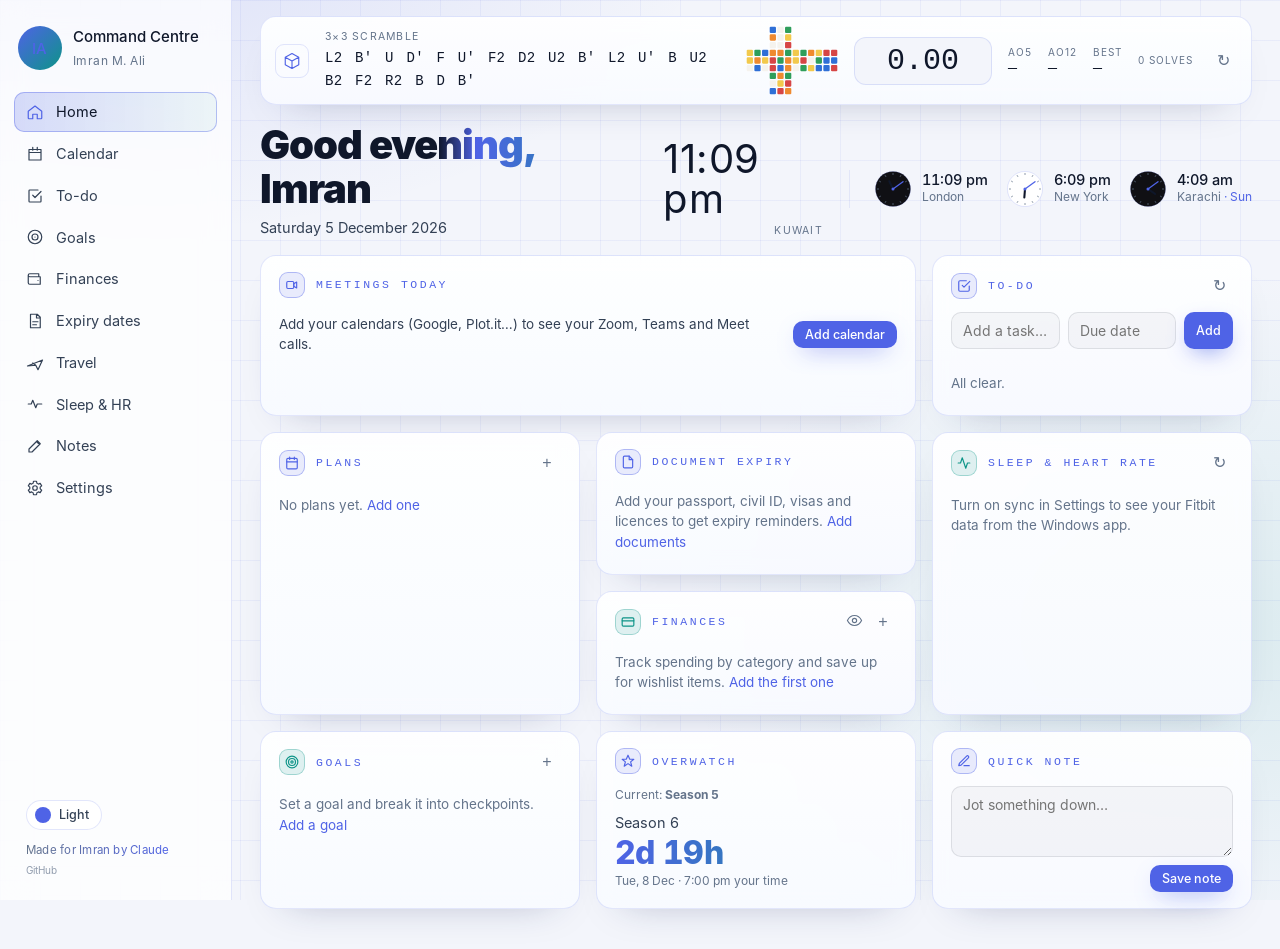
==== index.html @ dea9fc55 "deploy: 461d6f6e4dd4ebbe8c1924567df42c3272963659" ====
<!DOCTYPE html>
<html lang="en">
<head>
  <meta charset="utf-8">
  <meta name="viewport" content="width=device-width, initial-scale=1, viewport-fit=cover">
  <title>Command Centre</title>
  <meta name="description" content="Imran's personal dashboard">
  <meta name="theme-color" content="#060a14" media="(prefers-color-scheme: dark)">
  <meta name="theme-color" content="#f3f5fb" media="(prefers-color-scheme: light)">
  <link rel="icon" href="icons/icon-192.png">
  <script>try{var t=localStorage.getItem("cc-theme");if(t&&t!=="system")document.documentElement.dataset.theme=t;}catch(e){}</script>
  <link rel="manifest" href="manifest.webmanifest">
  <link rel="apple-touch-icon" href="icons/apple-touch-icon.png">
  <meta name="apple-mobile-web-app-capable" content="yes">
  <meta name="mobile-web-app-capable" content="yes">
  <meta name="apple-mobile-web-app-status-bar-style" content="black-translucent">
  <meta name="apple-mobile-web-app-title" content="Command">
  <meta name="format-detection" content="telephone=no">
  <link rel="stylesheet" href="styles.css">
</head>
<body>
  <aside class="sidebar">
    <div class="brand">
      <button class="avatar-btn" id="avatar" title="Change profile picture"><span class="initials">IA</span><span class="edit">Change</span></button>
      <div><b>Command Centre</b><small>Imran M. Ali</small></div>
    </div>
    <nav id="nav"></nav>
    <div class="sidebar-foot">
      <button class="theme-toggle" id="themeToggle" title="Switch dark / light"><span class="t-ico"></span><span class="t-label">Dark</span></button>
      <small class="made">Made for Imran by Claude</small>
      <a class="gh-link" href="https://github.com/01IM/command-centre" target="_blank" rel="noopener">GitHub</a>
    </div>
  </aside>
  <div class="content">
    <div id="cube"></div>
    <main id="main"></main>
  </div>
  <nav id="tabs" class="tabs"></nav>
  <dialog id="modal"></dialog>
  <dialog id="viewer" class="viewer"></dialog>
  <div id="toasts"></div>
  <noscript>This dashboard needs JavaScript.</noscript>
  <script type="module" src="js/app.js"></script>
</body>
</html>
---- styles.css ----
/* Command Centre — quiet, editorial dark theme with a warm ivory light theme. */
:root {
  --bg: #0f0f10;
  --bg-2: #141415;
  --surface: #18181a;
  --surface-2: #1f1f22;
  --line: #2a2a2e;
  --line-soft: #222225;
  --text: #ece8df;
  --text-2: #a8a49b;
  --text-3: #75726b;
  --accent: #c9a96b;          /* champagne */
  --accent-ink: #1a1408;
  --accent-soft: rgba(201, 169, 107, .12);
  --ok: #7fb38d;
  --warn: #d9a54a;
  --bad: #d9705f;
  --info: #7ea6d8;
  --radius: 14px;
  --radius-sm: 9px;
  --shadow: 0 1px 0 rgba(255,255,255,.03) inset, 0 10px 30px -18px rgba(0,0,0,.6);
  --serif: "Iowan Old Style", "Palatino Linotype", Palatino, "Book Antiqua", Georgia, ui-serif, serif;
  --sans: "Segoe UI Variable Text", "Segoe UI", -apple-system, BlinkMacSystemFont, "Inter", system-ui, sans-serif;
  --mono: "Cascadia Mono", "SF Mono", ui-monospace, Consolas, monospace;
  --side: 232px;
  color-scheme: dark;
}
:root[data-theme=light] {
    --bg: #f4f1ea; --bg-2: #efebe2; --surface: #fbfaf6; --surface-2: #f3f0e8; --line: #e2ddd1; --line-soft: #ebe7dd;
    --text: #1c1b18; --text-2: #5d5a52; --text-3: #8c887e; --accent: #9a7a3c; --accent-ink: #fffaf0; --accent-soft: rgba(154,122,60,.1);
    --shadow: 0 1px 2px rgba(40,30,10,.04), 0 12px 30px -20px rgba(40,30,10,.25);
    color-scheme: light;
  }
@media (prefers-color-scheme: light) {
  :root:not([data-theme=dark]) {
    --bg: #f4f1ea; --bg-2: #efebe2; --surface: #fbfaf6; --surface-2: #f3f0e8; --line: #e2ddd1; --line-soft: #ebe7dd;
    --text: #1c1b18; --text-2: #5d5a52; --text-3: #8c887e; --accent: #9a7a3c; --accent-ink: #fffaf0; --accent-soft: rgba(154,122,60,.1);
    --shadow: 0 1px 2px rgba(40,30,10,.04), 0 12px 30px -20px rgba(40,30,10,.25);
    color-scheme: light;
  }
}

* { box-sizing: border-box; }
html { -webkit-text-size-adjust: 100%; }
body {
  margin: 0; background: var(--bg); color: var(--text); font: 14.5px/1.5 var(--sans);
  -webkit-font-smoothing: antialiased; display: flex; min-height: 100vh;
}
a { color: inherit; text-decoration: none; }
h1, h2, h3 { font-family: var(--serif); font-weight: 500; letter-spacing: .005em; margin: 0; }
small { color: var(--text-3); font-size: 12px; }
code { font-family: var(--mono); font-size: 12px; background: var(--surface-2); padding: 2px 6px; border-radius: 6px; word-break: break-all; }
.muted { color: var(--text-2); font-size: 13px; }
.spacer { flex: 1; }
.ico { width: 18px; height: 18px; fill: none; stroke: currentColor; stroke-width: 1.6; stroke-linecap: round; stroke-linejoin: round; flex: none; }

/* ---------- sidebar ---------- */
.sidebar {
  width: var(--side); position: fixed; inset: 0 auto 0 0; padding: 22px 14px; display: flex; flex-direction: column;
  border-right: 1px solid var(--line-soft); background: var(--bg-2);
}
.brand { display: flex; gap: 12px; align-items: center; padding: 4px 10px 22px; }
.avatar-btn {
  width: 44px; height: 44px; border-radius: 50%; flex: none; position: relative; padding: 0; cursor: pointer; overflow: hidden;
  border: 1px solid color-mix(in srgb, var(--accent) 45%, transparent); background: var(--surface) center / cover no-repeat;
  display: grid; place-items: center; transition: transform .2s var(--ease), box-shadow .2s;
}
.avatar-btn:hover { transform: scale(1.04); box-shadow: 0 0 0 3px var(--accent-soft); }
.avatar-btn .initials { font: 500 15px var(--serif); letter-spacing: .06em; color: var(--accent); }
.avatar-btn.has-photo .initials { display: none; }
.avatar-btn .edit { position: absolute; inset: auto 0 0 0; height: 40%; display: grid; place-items: center; font: 600 8.5px var(--sans); letter-spacing: .08em; text-transform: uppercase; color: #fff; background: rgba(0,0,0,.55); opacity: 0; transition: opacity .2s; }
.avatar-btn:hover .edit { opacity: 1; }
.orb-dot-unused { display: inline-block; width: 11px; height: 11px; border-radius: 50%; margin-right: 7px; vertical-align: 0; background: conic-gradient(from 0deg, #ff5f8f, #b85cff, #3d7bff, #29d3ff, #ffb347, #ff5f8f); box-shadow: 0 0 10px rgba(150,100,255,.6); animation: orbspin 6s linear infinite, orbpulse 3s ease-in-out infinite; }
@keyframes orbspin { to { transform: rotate(360deg); } }
@keyframes orbpulse { 50% { box-shadow: 0 0 16px rgba(150,100,255,.9); } }
.brand b { display: block; font-family: var(--serif); font-weight: 500; font-size: 15px; white-space: nowrap; }
.brand { gap: 11px !important; padding-left: 4px !important; }
.brand small { letter-spacing: .04em; }
#nav { display: flex; flex-direction: column; gap: 2px; }
#nav a { display: flex; align-items: center; gap: 12px; padding: 9px 12px; border-radius: 10px; color: var(--text-2); transition: background .15s, color .15s; }
#nav a:hover { background: var(--surface); color: var(--text); }
#nav a.active { background: var(--surface); color: var(--text); box-shadow: inset 2px 0 0 var(--accent); }
#nav a.active .ico { color: var(--accent); }
.sidebar-foot { margin-top: auto; padding: 0 12px; display: flex; flex-direction: column; gap: 12px; align-items: flex-start; }
.theme-toggle { display: inline-flex; align-items: center; gap: 8px; padding: 6px 12px 6px 8px; border-radius: 99px; border: 1px solid var(--line); background: var(--surface); color: var(--text-2); font: 500 12.5px var(--sans); cursor: pointer; transition: all .2s var(--ease); }
.theme-toggle:hover { color: var(--text); border-color: var(--text-3); }
.t-ico { width: 16px; height: 16px; border-radius: 50%; position: relative; background: var(--accent); transition: all .35s var(--ease); }
:root[data-theme=dark] .t-ico { background: transparent; box-shadow: inset -5px -2px 0 0 var(--accent); }
.made { font-size: 11.5px; letter-spacing: .02em; background: linear-gradient(90deg, var(--text-3), var(--accent), var(--text-3)); background-size: 200% 100%; -webkit-background-clip: text; background-clip: text; color: transparent; animation: shine 8s linear infinite; }
@keyframes shine { to { background-position: -200% 0; } }
html { transition: background-color .3s; }
body, .card, .sidebar, .cube-bar { transition: background-color .35s var(--ease), border-color .35s var(--ease), color .35s var(--ease); }

.content { margin-left: var(--side); flex: 1; min-width: 0; padding: 22px 32px 60px; max-width: 1480px; }


/* ---------- cube bar ---------- */
.cube-bar {
  display: grid; grid-template-columns: auto minmax(0, 1fr) auto auto auto auto; align-items: center; gap: 18px;
  padding: 12px 16px; margin-bottom: 26px; background: var(--surface); border: 1px solid var(--line-soft); border-radius: var(--radius); box-shadow: var(--shadow);
}
.cube-bar.collapsed { grid-template-columns: auto 1fr; padding: 8px 12px; }
.cube-bar.collapsed > :not(.cube-toggle):not(.cube-scramble) { display: none; }
.cube-bar.collapsed .cube-scramble code { font-size: 12px; color: var(--text-3); }
.cube-toggle { background: none; border: 1px solid var(--line); color: var(--accent); width: 34px; height: 34px; border-radius: 9px; cursor: pointer; display: grid; place-items: center; }
.cube-toggle svg { width: 18px; height: 18px; fill: none; stroke: currentColor; stroke-width: 1.5; stroke-linejoin: round; }
.cube-scramble { min-width: 0; }
.cube-scramble small { display: block; text-transform: uppercase; letter-spacing: .12em; font-size: 10.5px; margin-bottom: 2px; }
.cube-scramble code { background: none; padding: 0; font-size: 15px; letter-spacing: .02em; color: var(--text); word-spacing: 4px; word-break: normal; }
.cube-net { width: 104px; display: block; }
.cube-timer {
  font: 500 34px/1 var(--mono); font-variant-numeric: tabular-nums; min-width: 150px; padding: 10px 14px; border-radius: 12px;
  background: var(--bg); border: 1px solid var(--line); color: var(--text); cursor: pointer; touch-action: none; user-select: none; -webkit-user-select: none; transition: color .1s, border-color .1s;
}
.cube-timer[data-phase=holding] { color: var(--bad); border-color: var(--bad); }
.cube-timer[data-phase=ready] { color: var(--ok); border-color: var(--ok); }
.cube-timer[data-phase=running] { color: var(--accent); }
.cube-stats { display: flex; gap: 16px; align-items: center; }
.cube-stats div { display: flex; flex-direction: column; }
.cube-stats small { text-transform: uppercase; letter-spacing: .1em; font-size: 10px; }
.cube-stats b { font: 500 15px var(--mono); font-variant-numeric: tabular-nums; }
.cube-stats .last span { display: flex; gap: 4px; margin-top: 2px; }
.cube-stats .last button { font: 11px var(--sans); padding: 2px 7px; border-radius: 6px; border: 1px solid var(--line); background: none; color: var(--text-2); cursor: pointer; }
.cube-stats .last button.on { background: var(--accent-soft); color: var(--accent); border-color: var(--accent); }

/* ---------- headings ---------- */
.hero { display: flex; align-items: flex-end; justify-content: space-between; margin: 4px 0 24px; gap: 16px; }
.hero h1 { font-size: 34px; line-height: 1.1; }
.hero p { margin: 6px 0 0; color: var(--text-2); }
.clock { font: 300 46px/1 var(--serif); font-variant-numeric: tabular-nums; color: var(--text); letter-spacing: .01em; }
.page-head { display: flex; align-items: center; justify-content: space-between; gap: 12px; margin: 4px 0 20px; flex-wrap: wrap; }
.page-head h1 { font-size: 30px; }
.actions { display: flex; gap: 8px; }
h3.sub { font-size: 17px; margin: 22px 0 12px; color: var(--text-2); }

/* ---------- grid + cards ---------- */
.grid { display: grid; grid-template-columns: repeat(auto-fill, minmax(320px, 1fr)); gap: 18px; align-items: start; }
.card { background: var(--surface); border: 1px solid var(--line-soft); border-radius: var(--radius); padding: 18px 20px; box-shadow: var(--shadow); min-width: 0; }
.card > header { display: flex; align-items: center; justify-content: space-between; margin-bottom: 14px; min-height: 26px; }
.card h2 { font-size: 13px; font-family: var(--sans); font-weight: 600; text-transform: uppercase; letter-spacing: .12em; color: var(--text-2); }
.card h2 a:hover { color: var(--accent); }
section.card + section.card { margin-top: 18px; }
.grid section.card + section.card { margin-top: 0; }
.span2 { grid-column: span 2; }
.home-grid { align-items: stretch; }
.quick-add input[type=date] { flex: 0 0 150px; }
.done-list .t { color: var(--text-3); text-decoration: line-through; }
.icon-btn.sm { width: 24px; height: 24px; font-size: 13px; opacity: 0; transition: opacity .15s; }
.tasks li:hover .icon-btn.sm { opacity: 1; }
@media (max-width: 1100px) { .span2 { grid-column: auto; } }
.empty { color: var(--text-3); font-size: 13.5px; padding: 6px 0; }
.hint, .warn { font-size: 12.5px; color: var(--text-3); margin-top: 10px; }
.warn { color: var(--warn); margin: 0 0 10px; }
.more { display: inline-block; margin-top: 10px; font-size: 12.5px; color: var(--text-2); }
.more:hover { color: var(--accent); }

/* ---------- buttons ---------- */
.btn { font: 500 13px var(--sans); padding: 8px 14px; border-radius: 9px; border: 1px solid var(--line); background: var(--surface-2); color: var(--text); cursor: pointer; white-space: nowrap; transition: border-color .15s, background .15s, color .15s; display: inline-flex; align-items: center; gap: 6px; }
.btn:hover { border-color: var(--text-3); }
.btn.primary { background: var(--accent); border-color: var(--accent); color: var(--accent-ink); }
.btn.primary:hover { filter: brightness(1.06); }
.btn.ghost { background: transparent; }
.btn.danger { background: transparent; color: var(--bad); border-color: color-mix(in srgb, var(--bad) 40%, transparent); }
.btn.sm { padding: 5px 11px; font-size: 12.5px; }
.icon-btn { width: 28px; height: 28px; border-radius: 8px; border: 1px solid transparent; background: none; color: var(--text-3); cursor: pointer; font-size: 16px; line-height: 1; }
.icon-btn:hover { color: var(--accent); border-color: var(--line); }
.icon-btn.spin { animation: spin .8s linear infinite; }
@keyframes spin { to { transform: rotate(360deg); } }
.link { background: none; border: 0; padding: 0; color: var(--accent); cursor: pointer; font: inherit; font-size: inherit; }
.link:hover { text-decoration: underline; }

/* ---------- connect ---------- */
.connect { display: flex; align-items: center; justify-content: space-between; gap: 14px; padding: 4px 0; }
.connect p { margin: 0; color: var(--text-2); font-size: 13.5px; }

/* ---------- events ---------- */
.events { list-style: none; margin: 0; padding: 0; }
.events li { display: grid; grid-template-columns: 78px 1fr auto; gap: 14px; align-items: center; padding: 11px 0; border-top: 1px solid var(--line-soft); }
.events li:first-child { border-top: 0; }
.events .when { font: 500 14px var(--mono); font-variant-numeric: tabular-nums; color: var(--text-2); display: flex; flex-direction: column; }
.events .what { min-width: 0; }
.events .what b { font-weight: 500; display: block; overflow: hidden; text-overflow: ellipsis; white-space: nowrap; }
.events .what small { display: flex; gap: 8px; align-items: center; }
.events li.live .when { color: var(--accent); }
.events li.live { background: linear-gradient(90deg, var(--accent-soft), transparent 70%); margin: 0 -20px; padding-left: 20px; padding-right: 20px; }
.events li.plan { cursor: pointer; }
.pill { font-size: 10.5px; text-transform: uppercase; letter-spacing: .08em; padding: 1px 7px; border-radius: 99px; border: 1px solid var(--line); color: var(--text-2); }
.pill.zoom { color: #7ea6d8; border-color: rgba(126,166,216,.35); }
.pill.teams { color: #a49be0; border-color: rgba(164,155,224,.35); }
.pill.meet { color: var(--ok); border-color: rgba(127,179,141,.35); }
.pill.plan { color: var(--accent); border-color: color-mix(in srgb, var(--accent) 35%, transparent); }
.day + .day { margin-top: 18px; }
.day h3 { font-size: 18px; margin-bottom: 4px; }
.day h3 small { font-family: var(--sans); margin-left: 8px; }

/* ---------- tasks ---------- */
.quick-add { display: flex; gap: 8px; margin-bottom: 10px; }
.quick-add input { flex: 1; }
.tasks, .checkpoints { list-style: none; margin: 0; padding: 0; }
.tasks li, .checkpoints li { display: flex; align-items: center; gap: 12px; padding: 8px 0; border-top: 1px solid var(--line-soft); }
.tasks li:first-child, .checkpoints li:first-child { border-top: 0; }
.tasks .t { flex: 1; min-width: 0; }
.star { color: var(--accent); font-weight: 400; }
.check { width: 18px; height: 18px; border-radius: 50%; border: 1.5px solid var(--text-3); background: none; cursor: pointer; flex: none; padding: 0; transition: all .15s; }
.check:hover { border-color: var(--accent); }
.check.on { background: var(--accent); border-color: var(--accent); box-shadow: inset 0 0 0 3px var(--surface); }
.overdue { color: var(--bad); }
.soon { color: var(--warn); }
.checkpoints li.done span { color: var(--text-3); text-decoration: line-through; }
.checkpoints li span { flex: 1; }

/* ---------- prayer ---------- */
.prayer-next { display: flex; justify-content: space-between; align-items: baseline; margin-bottom: 12px; }
.prayer-next span { color: var(--text-2); }
.prayer-next b { color: var(--text); font-weight: 500; }
.prayer-next strong { font: 400 26px var(--serif); font-variant-numeric: tabular-nums; color: var(--accent); }
.prayers { list-style: none; margin: 0 0 10px; padding: 0; display: grid; grid-template-columns: repeat(6, 1fr); gap: 4px; }
.prayers li { display: flex; flex-direction: column; align-items: center; padding: 8px 2px; border-radius: 9px; font-size: 11.5px; color: var(--text-2); }
.prayers li b { font: 500 13.5px var(--mono); color: var(--text); margin-top: 2px; }
.prayers li.past { opacity: .45; }
.prayers li.next { background: var(--accent-soft); color: var(--accent); }
.prayers li.next b { color: var(--accent); }

/* ---------- weather ---------- */


/* ---------- plans / alerts / goals ---------- */
.plans, .alerts, .goals, .seasons, .nights { list-style: none; margin: 0; padding: 0; }
.plans li { display: flex; gap: 12px; align-items: center; padding: 9px 0; border-top: 1px solid var(--line-soft); cursor: pointer; }
.plans li:first-child { border-top: 0; }
.plans li > div { flex: 1; min-width: 0; }
.plans b { font-weight: 500; display: block; }
.plans .rel { white-space: nowrap; }
.dot { display: inline-block; width: 8px; height: 8px; border-radius: 50%; background: var(--text-3); }
.dot.family { background: var(--accent); } .dot.friends { background: var(--ok); } .dot.travel { background: var(--info); } .dot.work { background: #a49be0; }
.alerts li { padding: 9px 0 9px 12px; border-left: 2px solid var(--line); margin-bottom: 6px; }
.alerts li b { font-weight: 500; display: block; }
.alerts li.soon { border-color: var(--warn); } .alerts li.urgent, .alerts li.expired { border-color: var(--bad); }
.alerts li.expired small, .alerts li.urgent small { color: var(--bad); }
.goals li { padding: 8px 0; }
.goals .row, .goal .row { display: flex; justify-content: space-between; align-items: baseline; gap: 8px; }
.goals b { font-weight: 500; }
.goals .row span { font: 12.5px var(--mono); color: var(--accent); }
.bar { height: 4px; background: var(--line); border-radius: 99px; overflow: hidden; margin: 7px 0 5px; }
.bar i { display: block; height: 100%; background: var(--accent); border-radius: 99px; transition: width .4s; }
.goal p { margin: -6px 0 12px; }
.goal.archived { opacity: .55; }
.goal .quick-add { margin-top: 12px; }
.goal .quick-add input[type=date] { flex: 0 0 140px; }

/* ---------- overwatch ---------- */
.ow small { display: block; }
.ow-next { margin-top: 8px; }
.ow-next span { color: var(--text-2); display: block; }
.ow-next strong { font: 400 32px/1.2 var(--serif); color: var(--accent); font-variant-numeric: tabular-nums; display: block; }
.seasons li { padding: 8px 0; border-top: 1px solid var(--line-soft); cursor: pointer; }
.seasons li:first-child { border-top: 0; }
.seasons b { font-weight: 500; display: block; }
.seasons + .btn { margin-top: 10px; }

/* ---------- health ---------- */
.stats { display: grid; grid-template-columns: repeat(2, 1fr); gap: 14px 18px; }
.stats > div { display: flex; flex-direction: column; }
.stats strong { font: 400 26px/1.15 var(--serif); font-variant-numeric: tabular-nums; }
.stats strong em { font: 12px var(--sans); color: var(--text-3); font-style: normal; }
.spark-wrap { margin: 16px 0 8px; }
.spark { width: 100%; height: 60px; display: block; }
.spark path { fill: none; stroke: var(--bad); stroke-width: 1.5; vector-effect: non-scaling-stroke; }
.nights li { display: grid; grid-template-columns: 110px 1fr 70px; gap: 12px; align-items: center; padding: 6px 0; font-size: 13px; }
.nights b { font: 500 13px var(--mono); text-align: right; }
.nights .bar { margin: 0; height: 6px; }
@media (min-width: 900px) { main .stats { grid-template-columns: repeat(4, 1fr); } .grid .stats { grid-template-columns: repeat(2, 1fr); } }

/* ---------- quick note / notes ---------- */
.quick-note { display: flex; flex-direction: column; gap: 8px; align-items: flex-end; }
.quick-note textarea { width: 100%; }
.notes { display: grid; grid-template-columns: repeat(auto-fill, minmax(260px, 1fr)); gap: 14px; margin-top: 18px; }
.note { background: var(--surface); border: 1px solid var(--line-soft); border-radius: var(--radius); padding: 16px 18px; display: flex; flex-direction: column; }
.note.pinned { border-color: color-mix(in srgb, var(--accent) 40%, transparent); }
.note p { margin: 0 0 12px; white-space: normal; flex: 1; }
.note footer { display: flex; justify-content: space-between; align-items: center; font-size: 12px; }

/* ---------- documents ---------- */
.doc-grid { display: grid; grid-template-columns: repeat(auto-fill, minmax(300px, 1fr)); gap: 14px; }
.doc { display: flex; gap: 14px; background: var(--surface); border: 1px solid var(--line-soft); border-radius: var(--radius); padding: 14px; cursor: pointer; transition: border-color .15s; border-left: 3px solid var(--line); }
.doc:hover { border-color: var(--line); }
.doc.ok { border-left-color: var(--ok); } .doc.soon { border-left-color: var(--warn); } .doc.urgent, .doc.expired { border-left-color: var(--bad); }
.doc .thumb { width: 74px; height: 74px; border-radius: 9px; background: var(--surface-2) center/cover; flex: none; display: grid; place-items: center; color: var(--text-3); font-size: 12px; border: 1px solid var(--line-soft); }
.doc .info { display: flex; flex-direction: column; gap: 2px; min-width: 0; }
.doc b { font-weight: 500; }
.doc .exp { font-size: 13px; margin-top: 4px; }
.doc .exp em { font-style: normal; color: var(--text-3); margin-left: 4px; }
.doc.urgent .exp, .doc.expired .exp { color: var(--bad); } .doc.soon .exp { color: var(--warn); }

/* ---------- travel ---------- */
.stat-row { display: grid; grid-template-columns: repeat(4, 1fr); gap: 14px; margin-bottom: 18px; }
.stat { background: var(--surface); border: 1px solid var(--line-soft); border-radius: var(--radius); padding: 16px 18px; }
.stat strong { display: block; font: 400 32px/1.1 var(--serif); color: var(--text); }
.chips { display: flex; flex-wrap: wrap; gap: 8px; margin-top: 12px; }
.chip { border: 1px solid var(--line); border-radius: 99px; padding: 4px 12px; font-size: 13px; color: var(--text-2); }
.chip b { color: var(--accent); font-weight: 500; margin-left: 4px; }
.table { width: 100%; border-collapse: collapse; font-size: 13.5px; }
.table th { text-align: left; font-weight: 600; font-size: 11px; text-transform: uppercase; letter-spacing: .1em; color: var(--text-3); padding: 0 10px 10px 0; border-bottom: 1px solid var(--line); }
.table td { padding: 10px 10px 10px 0; border-bottom: 1px solid var(--line-soft); vertical-align: top; }
.table td:first-child { white-space: nowrap; font-variant-numeric: tabular-nums; color: var(--text-2); }
.table tr { cursor: pointer; }
.table tr:hover td { color: var(--text); background: var(--surface-2); }

/* ---------- forms ---------- */
input, textarea, select {
  font: 14px var(--sans); color: var(--text); background: var(--bg); border: 1px solid var(--line); border-radius: var(--radius-sm); padding: 9px 11px; width: 100%; outline: none; transition: border-color .15s;
}
input:focus, textarea:focus, select:focus { border-color: var(--accent); }
textarea { resize: vertical; }
input[type=checkbox] { width: auto; accent-color: var(--accent); }
.stack { display: flex; flex-direction: column; gap: 12px; }
.stack label > span, .form label > span { display: block; font-size: 12px; color: var(--text-2); margin-bottom: 5px; }
.row { display: flex; align-items: center; gap: 8px; flex-wrap: wrap; }
.row2 { display: grid; grid-template-columns: 1fr 1fr; gap: 10px; }
.toggle { display: flex; gap: 10px; align-items: center; cursor: pointer; }
.toggle span { margin: 0 !important; font-size: 13.5px !important; color: var(--text) !important; }
.badge { font-size: 11.5px; padding: 3px 9px; border-radius: 99px; border: 1px solid var(--line); color: var(--text-3); }
.badge.connected { color: var(--ok); border-color: rgba(127,179,141,.4); }
.badge.reconnect { color: var(--warn); border-color: rgba(217,165,74,.4); }

dialog { border: 1px solid var(--line); background: var(--surface); color: var(--text); border-radius: 18px; padding: 0; width: min(560px, calc(100vw - 24px)); box-shadow: 0 30px 80px -20px rgba(0,0,0,.6); }
dialog::backdrop { background: rgba(8, 8, 9, .55); backdrop-filter: blur(4px); }
.form { padding: 24px; display: grid; grid-template-columns: 1fr 1fr; gap: 14px; }
.form h3 { grid-column: 1 / -1; font-size: 22px; margin-bottom: 4px; }
.form label.wide { grid-column: 1 / -1; }
.form small { display: block; margin-top: 4px; }
.form-actions { grid-column: 1 / -1; display: flex; gap: 8px; margin-top: 6px; }
.viewer { width: auto; max-width: 95vw; padding: 12px; text-align: center; }
.viewer img { max-width: 90vw; max-height: 80vh; display: block; margin: 0 auto 10px; border-radius: 10px; }

/* ---------- toasts ---------- */
#toasts { position: fixed; bottom: 24px; right: 24px; display: flex; flex-direction: column; gap: 8px; z-index: 50; }
.toast { background: var(--surface-2); border: 1px solid var(--line); padding: 10px 16px; border-radius: 10px; font-size: 13px; opacity: 0; transform: translateY(8px); transition: all .25s; box-shadow: var(--shadow); }
.toast.show { opacity: 1; transform: none; }
.toast.ok { border-color: rgba(127,179,141,.4); } .toast.error { border-color: rgba(217,112,95,.5); color: var(--bad); }

/* ---------- more page (mobile) ---------- */
.more-grid { display: grid; grid-template-columns: repeat(2, 1fr); gap: 12px; }
.more-tile { display: flex; flex-direction: column; gap: 10px; align-items: flex-start; }
.more-tile .ico { width: 22px; height: 22px; color: var(--accent); }

/* ---------- mobile ---------- */
.tabs { display: none; }
@media (max-width: 640px) {
  body { display: block; }
  .sidebar { display: none; }
  .content { margin: 0; padding: calc(14px + env(safe-area-inset-top)) 14px calc(90px + env(safe-area-inset-bottom)); }
  .tabs {
    display: grid; grid-template-columns: repeat(5, 1fr); position: fixed; left: 0; right: 0; bottom: 0; z-index: 20;
    background: color-mix(in srgb, var(--bg-2) 88%, transparent); backdrop-filter: blur(16px); -webkit-backdrop-filter: blur(16px);
    border-top: 1px solid var(--line-soft); padding: 6px 4px calc(6px + env(safe-area-inset-bottom));
  }
  .tabs a { display: flex; flex-direction: column; align-items: center; gap: 3px; font-size: 10.5px; color: var(--text-3); padding: 4px 0; }
  .tabs a .ico { width: 21px; height: 21px; }
  .tabs a.active { color: var(--accent); }
  .grid { grid-template-columns: 1fr; gap: 12px; }
  .card { padding: 16px; }
  .hero { margin-bottom: 16px; }
  .hero h1 { font-size: 26px; }
  .clock { font-size: 34px; }
  .page-head h1 { font-size: 26px; }
  .stat-row { grid-template-columns: repeat(2, 1fr); }
  .events li.live { margin: 0 -16px; padding-left: 16px; padding-right: 16px; }
  .table thead { display: none; }
  .table tr { display: grid; grid-template-columns: 1fr auto; padding: 10px 0; border-bottom: 1px solid var(--line-soft); }
  .table td { border: 0; padding: 0; }
  .table td:nth-child(2) { text-align: right; font-weight: 500; }
  .table td:nth-child(3), .table td:nth-child(4) { font-size: 12px; color: var(--text-3); }
  .form { grid-template-columns: 1fr; padding: 20px; }
  #toasts { left: 14px; right: 14px; bottom: calc(80px + env(safe-area-inset-bottom)); }

  .cube-bar { grid-template-columns: 1fr auto; grid-template-areas: "scr toggle" "timer net" "stats stats"; gap: 10px 12px; margin-bottom: 16px; padding: 12px 14px; }
  .cube-toggle { grid-area: toggle; }
  .cube-scramble { grid-area: scr; }
  .cube-scramble code { font-size: 13.5px; word-spacing: 2px; }
  .cube-timer { grid-area: timer; font-size: 30px; min-width: 0; width: 100%; padding: 14px; }
  .cube-net-wrap { grid-area: net; }
  .cube-net { width: 92px; }
  .cube-stats { grid-area: stats; justify-content: space-between; }
  .cube-bar [data-new] { display: none; }
  .cube-bar.collapsed { grid-template-columns: 1fr auto; grid-template-areas: "scr toggle"; }
}
@media (min-width: 641px) and (max-width: 1180px) {
  .cube-net-wrap { display: none; }
  .cube-bar { grid-template-columns: auto minmax(0, 1fr) auto auto auto; }
}


/* =================== motion =================== */
:root { --ease: cubic-bezier(.22, .8, .24, 1); }
#main.enter > * { opacity: 0; transform: translateY(8px); }
#main > * { transition: opacity .45s var(--ease), transform .45s var(--ease); }
#main.enter .grid > *, #main.enter .cal-grid > * { opacity: 0; transform: translateY(10px); }
.grid > *, .cal-layout > * { transition: opacity .5s var(--ease), transform .5s var(--ease), border-color .2s, box-shadow .25s; }
.grid > *:nth-child(2) { transition-delay: .03s; } .grid > *:nth-child(3) { transition-delay: .06s; } .grid > *:nth-child(4) { transition-delay: .09s; }
.grid > *:nth-child(5) { transition-delay: .12s; } .grid > *:nth-child(6) { transition-delay: .15s; } .grid > *:nth-child(7) { transition-delay: .18s; }
.grid > *:nth-child(8) { transition-delay: .21s; } .grid > *:nth-child(9) { transition-delay: .24s; } .grid > *:nth-child(n+10) { transition-delay: .27s; }
.card:hover { border-color: var(--line); }
.btn, .icon-btn, .check, .cal-cell, .doc, .plans li, .tasks li { transition: all .18s var(--ease); }
.btn:active, .icon-btn:active { transform: scale(.96); }
.tasks li { animation: none; }
.check.on { animation: pop .3s var(--ease); }
@keyframes pop { 50% { transform: scale(1.25); } }
#nav a { position: relative; }
#nav a .ico { transition: transform .25s var(--ease), color .2s; }
#nav a:hover .ico { transform: translateX(2px); }
dialog[open] { animation: dlg .28s var(--ease); }
dialog[open]::backdrop { animation: fadein .28s ease; }
@keyframes dlg { from { opacity: 0; transform: translateY(12px) scale(.98); } }
@keyframes fadein { from { opacity: 0; } }
.skeleton { border-radius: 10px; background: linear-gradient(90deg, var(--surface-2) 0%, var(--line-soft) 40%, var(--surface-2) 80%); background-size: 200% 100%; animation: shimmer 1.4s infinite linear; }
@keyframes shimmer { to { background-position: -200% 0; } }
.cube-timer[data-phase=running] { box-shadow: 0 0 0 1px var(--accent), 0 0 30px -10px var(--accent); }
.bar i { transition: width .8s var(--ease); }
@media (prefers-reduced-motion: reduce) { *, *::before, *::after { animation: none !important; transition: none !important; } }

/* =================== clocks =================== */
.clocks { display: flex; align-items: center; gap: 26px; }
.clock-main { display: flex; flex-direction: column; align-items: flex-end; }
.clock-main small { letter-spacing: .12em; text-transform: uppercase; font-size: 10.5px; margin-top: 4px; }
.clock { font: 300 44px/1 var(--serif); }
.world { list-style: none; margin: 0; padding: 0 0 0 24px; display: flex; gap: 18px; border-left: 1px solid var(--line-soft); }
.world li { display: flex; align-items: center; gap: 10px; }
.world b { display: block; font: 500 14.5px var(--sans); font-variant-numeric: tabular-nums; white-space: nowrap; }
.world small { display: block; white-space: nowrap; }
.world em { font-style: normal; color: var(--accent); }
.mini-clock { flex: none; }
.mini-clock .face { fill: var(--surface); stroke: var(--line); }
.mini-clock .tick { stroke: var(--text-3); stroke-width: 1; }
.mini-clock .hand { stroke: var(--text); stroke-linecap: round; transform-origin: 20px 20px; transition: transform .6s var(--ease); }
.mini-clock .hand.h { stroke-width: 2.2; }
.mini-clock .hand.m { stroke-width: 1.4; stroke: var(--accent); }
.mini-clock .pin { fill: var(--accent); }
.world li.night .mini-clock .face { fill: #101014; }
@media (max-width: 1250px) { .hero { flex-direction: column; align-items: flex-start; } .clocks { width: 100%; justify-content: space-between; } }
@media (max-width: 640px) { .clocks { flex-direction: column; align-items: flex-start; gap: 12px; } .clock-main { align-items: flex-start; } .world { border: 0; padding: 0; flex-wrap: wrap; gap: 14px; } }

/* =================== weather =================== */
.weather-card { grid-column: span 2; }
@media (max-width: 1100px) { .weather-card { grid-column: auto; } }
.wx-top { display: flex; justify-content: space-between; gap: 20px; align-items: center; flex-wrap: wrap; }
.wx-now { display: flex; gap: 14px; align-items: center; }
.wx-now strong { font: 300 42px/1 var(--serif); display: block; margin-bottom: 4px; }
.wx-now small, .wx-moon small { display: block; }
.wx-moon { display: flex; gap: 12px; align-items: center; padding: 8px 14px 8px 8px; border: 1px solid var(--line-soft); border-radius: 12px; background: var(--bg); }
.wx-moon b { font-weight: 500; display: block; }
.moon-svg { filter: drop-shadow(0 0 10px rgba(244,239,226,.12)); }
.wx-sunline { display: flex; gap: 18px; margin: 12px 0 4px; }
.wx-week { list-style: none; margin: 10px 0 8px; padding: 0; }
.wx-week li { display: grid; grid-template-columns: 52px 34px 36px 34px 1fr 34px; align-items: center; gap: 8px; padding: 5px 0; border-top: 1px solid var(--line-soft); font-size: 13.5px; }
.wx-week li:first-child { border-top: 0; }
.wx-week span { color: var(--text-2); }
.wx-week em { font-style: normal; color: var(--text-3); text-align: right; }
.wx-week b { font-weight: 500; text-align: right; }
.wx-week .rain, .hours .rain { color: var(--info); font-size: 11.5px; }
.trange { height: 5px; background: var(--line-soft); border-radius: 99px; position: relative; }
.trange i { position: absolute; top: 0; bottom: 0; border-radius: 99px; background: linear-gradient(90deg, #7ea6d8, #f2c14e 60%, #e0874f); }
.src { display: block; text-align: right; }
.hourly { position: relative; }
.hourly-chart { width: 100%; height: 120px; display: block; }
.tline { fill: none; stroke: var(--accent); stroke-width: 2; vector-effect: non-scaling-stroke; }
.hours { list-style: none; margin: 6px 0 0; padding: 0; display: grid; grid-template-columns: repeat(12, 1fr); }
.hours li { display: flex; flex-direction: column; align-items: center; gap: 2px; font-size: 12px; }
.hours b { font-weight: 500; }
.weather-card.big .wx-week li { grid-template-columns: 70px 40px 44px 40px 1fr 40px; font-size: 14.5px; padding: 8px 0; }
@media (max-width: 640px) { .hours { grid-template-columns: repeat(6, 1fr); } .hours li:nth-child(n+7) { display: none; } }

/* animated weather icon parts */
.wx-svg { flex: none; overflow: visible; }
.wx-rays { animation: spin 24s linear infinite; }
.wx-sun circle { animation: glow 4s ease-in-out infinite; }
@keyframes glow { 50% { opacity: .85; } }
.wx-cloud { animation: drift 7s ease-in-out infinite; }
.wx-cloud-back { animation-duration: 9s; animation-direction: reverse; }
@keyframes drift { 50% { transform: translateX(2.5px); } }
.wx-rain line { animation: rain 1s linear infinite; }
@keyframes rain { 0% { opacity: 0; transform: translateY(-4px); } 30% { opacity: 1; } 100% { opacity: 0; transform: translateY(6px); } }
.wx-snow circle { animation: snow 2.2s linear infinite; }
@keyframes snow { 0% { opacity: 0; transform: translateY(-4px); } 30% { opacity: 1; } 100% { opacity: 0; transform: translate(2px, 7px); } }
.wx-bolt { animation: flash 3s infinite; }
@keyframes flash { 0%, 88%, 100% { opacity: 1; } 90%, 94% { opacity: .2; } }
.wx-fog line { animation: drift 4s ease-in-out infinite; }
.wx-moonicon { animation: glow 5s ease-in-out infinite; }

/* =================== month calendar =================== */
.seg { display: inline-flex; }
.seg .btn { border-radius: 0; margin-left: -1px; }
.seg .btn:first-child { border-radius: 9px 0 0 9px; margin: 0; }
.seg .btn:last-child { border-radius: 0 9px 9px 0; }
.cal-layout { display: grid; grid-template-columns: minmax(0, 1fr) 320px; gap: 18px; align-items: start; }
.banner { margin-bottom: 18px; }
.card.cal { padding: 0; overflow: hidden; }
.cal-head { display: grid; grid-template-columns: repeat(7, minmax(0, 1fr)); border-bottom: 1px solid var(--line-soft); }
.cal-head span { padding: 10px 12px; font-size: 11px; text-transform: uppercase; letter-spacing: .12em; color: var(--text-3); }
.cal-grid { display: grid; grid-template-columns: repeat(7, minmax(0, 1fr)); grid-auto-rows: minmax(132px, auto); }
.cal-cell { all: unset; box-sizing: border-box; padding: 8px 8px 6px; border-right: 1px solid var(--line-soft); border-bottom: 1px solid var(--line-soft); cursor: pointer; display: flex; flex-direction: column; gap: 4px; min-width: 0; position: relative; overflow: hidden; }
.cal-cell:nth-child(7n) { border-right: 0; }
.cal-cell:nth-last-child(-n+7) { border-bottom: 0; }
.cal-cell:hover { background: var(--surface-2); }
.cal-cell.out { background: var(--bg-2); }
.cal-cell.out .dnum, .cal-cell.out .chip-ev { opacity: .45; }
.cal-cell.sel { box-shadow: inset 0 0 0 1.5px var(--accent); }
.dnum { font: 500 13px var(--sans); width: 26px; height: 26px; display: grid; place-items: center; border-radius: 50%; color: var(--text-2); }
.cal-cell.today .dnum { background: var(--accent); color: var(--accent-ink); font-weight: 600; }
.cal-chips { display: flex; flex-direction: column; gap: 4px; min-width: 0; width: 100%; }
.chip-ev { display: block; max-width: 100%; font-size: 11.5px; line-height: 1.3; padding: 3px 6px 4px; border-radius: 5px; background: var(--accent-soft); color: var(--text); border-left: 2px solid var(--accent); overflow: hidden; }
.chip-ev i { display: block; font-style: normal; font-size: 10.5px; color: var(--text-3); font-variant-numeric: tabular-nums; white-space: nowrap; overflow: hidden; text-overflow: ellipsis; }
.chip-ev .t { display: -webkit-box; -webkit-line-clamp: 2; -webkit-box-orient: vertical; overflow: hidden; overflow-wrap: anywhere; }
.chip-ev[style] { border-left-color: var(--cal); background: color-mix(in srgb, var(--cal) 14%, transparent); }
.chip-ev.allday { background: var(--cal, var(--accent)); color: #14110a; border-left-color: var(--cal, var(--accent)); }
.chip-ev.allday i { color: inherit; opacity: .7; }
.chip-ev.plan { background: rgba(127,179,141,.1); border-left-color: var(--ok); }
.chip-ev.plan.family { background: var(--accent-soft); border-left-color: var(--accent); }
.chip-ev.plan.travel { background: rgba(126,166,216,.12); border-left-color: var(--info); }
.chip-ev.plan.work { background: rgba(164,155,224,.12); border-left-color: #a49be0; }
.more-ev { font-size: 11px; color: var(--text-3); padding-left: 6px; }
.agenda header { align-items: baseline; }
.agenda h2 { font-family: var(--serif); text-transform: none; letter-spacing: 0; font-size: 20px; font-weight: 500; color: var(--text); }
.agenda .events li { grid-template-columns: 70px 1fr auto; }
@media (max-width: 1180px) { .cal-layout { grid-template-columns: 1fr; } }
@media (max-width: 640px) {
  .cal-grid { grid-auto-rows: 64px; }
  .chip-ev { font-size: 0; padding: 0; height: 5px; border: 0; }
  .chip-ev i, .chip-ev .t { display: none; }
  .cal-chips { flex-direction: row; flex-wrap: wrap; gap: 3px; }
  .more-ev { display: none; }
  .cal-head span { padding: 8px 4px; text-align: center; }
  .dnum { margin: 0 auto; }
}

.prayers li b i { font-style: normal; font-size: 10px; color: var(--text-3); margin-left: 2px; font-family: var(--sans); }
.prayers li.next b i { color: var(--accent); }

.agenda .events .what b { white-space: normal; }

/* =================== files vault =================== */
.people-tabs { display: flex; gap: 8px; flex-wrap: wrap; margin-bottom: 16px; }
.person { display: inline-flex; align-items: center; gap: 8px; padding: 6px 12px 6px 6px; border-radius: 99px; border: 1px solid var(--line); background: var(--surface); color: var(--text-2); font: 500 13px var(--sans); cursor: pointer; transition: all .18s var(--ease); }
.people-tabs.small .person { padding: 5px 12px; }
.person:hover { color: var(--text); border-color: var(--text-3); }
.person.on { color: var(--text); border-color: var(--accent); background: var(--accent-soft); }
.person small { color: var(--text-3); }
.person .avatar { width: 24px; height: 24px; border-radius: 50%; display: grid; place-items: center; background: var(--surface-2); color: var(--accent); font: 600 11.5px var(--sans); }
.person.on .avatar { background: var(--accent); color: var(--accent-ink); }
.person.add { padding: 6px 14px; border-style: dashed; color: var(--text-3); }
.files-layout { display: grid; grid-template-columns: 230px minmax(0, 1fr); gap: 18px; align-items: start; }
.cats { padding: 8px; display: flex; flex-direction: column; gap: 2px; position: sticky; top: 16px; }
.cats button { all: unset; display: flex; justify-content: space-between; align-items: center; padding: 8px 10px; border-radius: 8px; cursor: pointer; color: var(--text-2); font-size: 13.5px; transition: background .15s, color .15s; }
.cats button:hover { background: var(--surface-2); color: var(--text); }
.cats button.on { background: var(--surface-2); color: var(--text); box-shadow: inset 2px 0 0 var(--accent); }
.cats small { font-variant-numeric: tabular-nums; }
.files-main { position: relative; min-height: 360px; }
.files-toolbar { display: flex; align-items: center; gap: 14px; margin-bottom: 14px; }
.files-toolbar input { max-width: 340px; }
.file-grid { display: grid; grid-template-columns: repeat(auto-fill, minmax(220px, 1fr)); gap: 12px; }
.file { display: flex; flex-direction: column; border: 1px solid var(--line-soft); border-radius: 12px; overflow: hidden; background: var(--bg); transition: border-color .18s, transform .18s var(--ease), box-shadow .18s; cursor: default; position: relative; }
.file:hover { border-color: var(--line); transform: translateY(-2px); box-shadow: 0 12px 24px -16px rgba(0,0,0,.6); }
.file-thumb { height: 120px; background: var(--surface-2) center / cover no-repeat; display: grid; place-items: center; color: var(--text-3); font: 600 15px var(--sans); letter-spacing: .1em; }
.file-thumb.pdf span { color: #d9705f; } .file-thumb.doc span { color: #7ea6d8; } .file-thumb.xls span { color: #7fb38d; }
.file-thumb.has-img span { display: none; }
.file-info { padding: 10px 12px 12px; min-width: 0; }
.file-info b { display: block; font-weight: 500; font-size: 13.5px; white-space: nowrap; overflow: hidden; text-overflow: ellipsis; }
.file-info small { display: block; white-space: nowrap; overflow: hidden; text-overflow: ellipsis; }
.file-actions { position: absolute; top: 8px; right: 8px; display: flex; gap: 4px; opacity: 0; transform: translateY(-4px); transition: all .18s var(--ease); }
.file:hover .file-actions { opacity: 1; transform: none; }
.file-actions .icon-btn { background: color-mix(in srgb, var(--surface) 92%, transparent); border-color: var(--line); color: var(--text); backdrop-filter: blur(6px); }
.icon-btn.danger:hover, .icon-btn.armed { color: var(--bad); border-color: var(--bad); }
.drop-empty { display: flex; flex-direction: column; align-items: center; justify-content: center; text-align: center; gap: 6px; min-height: 280px; border: 1.5px dashed var(--line); border-radius: 12px; color: var(--text-2); }
.drop-empty p { margin: 0; }
.ico.big { width: 34px; height: 34px; color: var(--accent); }
.drop-overlay { position: absolute; inset: 0; border-radius: var(--radius); border: 2px dashed var(--accent); background: color-mix(in srgb, var(--surface) 85%, transparent); display: grid; place-items: center; opacity: 0; pointer-events: none; transition: opacity .15s; }
.drop-overlay span { font: 500 15px var(--sans); color: var(--accent); }
.files-main.dragging .drop-overlay { opacity: 1; }
.vault-path { margin-top: 14px; }
.who { font-style: normal; font-size: 11px; color: var(--accent); border: 1px solid color-mix(in srgb, var(--accent) 40%, transparent); border-radius: 99px; padding: 0 6px; margin-left: 4px; }
@media (max-width: 900px) { .files-layout { grid-template-columns: 1fr; } .cats { position: static; flex-direction: row; flex-wrap: wrap; } .file-actions { opacity: 1; transform: none; } }

/* =================== flights =================== */
.tabs-seg .btn.on { background: var(--surface-2); border-color: var(--text-3); color: var(--text); }
.rank { list-style: none; margin: 0; padding: 0; }
.rank li { display: grid; grid-template-columns: minmax(0, 1.4fr) 1fr 32px; gap: 10px; align-items: center; padding: 6px 0; font-size: 13px; }
.rank li span { white-space: nowrap; overflow: hidden; text-overflow: ellipsis; color: var(--text-2); }
.rank .bar { margin: 0; height: 5px; }
.rank b { font-weight: 500; text-align: right; font-variant-numeric: tabular-nums; }
.longest strong { display: block; font: 400 30px/1.2 var(--serif); color: var(--accent); }
.longest small { display: block; margin-top: 4px; }
.unit { font: 14px var(--sans); color: var(--text-3); font-style: normal; margin-left: 2px; }
.table.flights td small.route-cities { display: block; color: var(--text-3); }
.table.flights tr { cursor: default; }

/* =================== HP Victus 15 (1920×1080 @125% → 1536×864) and similar laptop screens =================== */
@media (min-width: 1200px) and (max-height: 920px) {
  .content { padding: 16px 28px 40px; }
  .cube-bar { padding: 9px 14px; margin-bottom: 18px; gap: 16px; }
  .cube-scramble code { font-size: 14px; }
  .cube-timer { font-size: 30px; padding: 8px 12px; min-width: 138px; }
  .cube-net { width: 92px; }
  .hero { margin: 0 0 16px; }
  .hero h1 { font-size: 30px; }
  .clock { font-size: 40px; }
  .grid { gap: 16px; }
  .card { padding: 16px 18px; }
  .card > header { margin-bottom: 10px; }
  .events li { padding: 9px 0; }
  .wx-week li { padding: 4px 0; }
  .page-head { margin-bottom: 16px; }
  .cal-grid { grid-auto-rows: minmax(116px, auto); }
}
.quick-add input[type=date] { flex: 0 0 132px; padding-left: 8px; padding-right: 6px; font-size: 12.5px; color: var(--text-2); }

/* calendars list + legend */
.cal-list { list-style: none; margin: 0 0 12px; padding: 0; }
.cal-list li { display: flex; align-items: center; gap: 12px; padding: 8px 0; border-top: 1px solid var(--line-soft); }
.cal-list li:first-child { border-top: 0; }
.cal-list li > i, .cal-dot, .legend i { width: 10px; height: 10px; border-radius: 3px; flex: none; display: inline-block; }
.cal-dot { width: 8px; height: 8px; border-radius: 50%; }
.cal-list li div { flex: 1; min-width: 0; }
.cal-list b { font-weight: 500; display: block; }
.cal-list small { display: block; overflow: hidden; text-overflow: ellipsis; white-space: nowrap; }
.howto { margin-top: 12px; font-size: 13px; color: var(--text-2); }
.howto summary { cursor: pointer; color: var(--accent); }
.howto p { margin: 8px 0 0; }
.cal-legend { display: flex; gap: 8px; flex-wrap: wrap; margin: -6px 0 14px; }
.legend { display: inline-flex; align-items: center; gap: 7px; padding: 4px 11px; border-radius: 99px; border: 1px solid var(--line); background: var(--surface); color: var(--text-2); font: 500 12.5px var(--sans); cursor: pointer; transition: all .18s var(--ease); }
.legend.off { opacity: .45; text-decoration: line-through; }
.legend.plans { cursor: default; } .legend.plans i { background: var(--ok); }

.doc .thumb { position: relative; cursor: pointer; }
.doc .thumb .count { position: absolute; right: 4px; bottom: 4px; font: 600 10px var(--sans); font-style: normal; background: rgba(0,0,0,.6); color: #fff; padding: 1px 5px; border-radius: 99px; }
.exp-badge { position: absolute; left: 8px; top: 8px; font: 600 10.5px var(--sans); padding: 2px 8px; border-radius: 99px; background: rgba(0,0,0,.6); color: #fff; backdrop-filter: blur(4px); }
.exp-badge.warn { background: rgba(217,165,74,.9); color: #1a1408; } .exp-badge.bad { background: rgba(217,112,95,.92); }


/* =================== iPad (10th gen: 820×1180 portrait, 1180×820 landscape) — icon rail =================== */
@media (min-width: 641px) and (max-width: 1100px) {
  :root { --side: 76px; }
  .sidebar { width: var(--side); padding: calc(18px + env(safe-area-inset-top)) 10px 18px; align-items: center; }
  .brand { padding: 0 0 18px !important; justify-content: center; }
  .brand > div, #nav a span, .sidebar-foot .made, .theme-toggle .t-label { display: none; }
  #nav a { justify-content: center; padding: 12px; }
  #nav a .ico { width: 21px; height: 21px; }
  #nav a.active { box-shadow: inset 0 0 0 1px var(--line); }
  .sidebar-foot { align-items: center; padding: 0; }
  .theme-toggle { padding: 8px; }
  .content { padding: calc(18px + env(safe-area-inset-top)) 22px calc(30px + env(safe-area-inset-bottom)); }
  .grid { grid-template-columns: repeat(2, minmax(0, 1fr)); }
  .weather-card, .span2 { grid-column: span 2; }
  .hero { flex-direction: column; align-items: flex-start; }
  .clocks { width: 100%; justify-content: space-between; }
  .cal-grid { grid-auto-rows: minmax(104px, auto); }
  .chip-ev { font-size: 11px; }
  .cube-timer { font-size: 30px; min-width: 130px; }
  .files-layout { grid-template-columns: 200px minmax(0, 1fr); }
  .stat-row { grid-template-columns: repeat(4, 1fr); }
}
@media (min-width: 641px) and (max-width: 900px) {
  .files-layout { grid-template-columns: 1fr; }
  .cats { position: static; flex-direction: row; flex-wrap: wrap; }
  .world { gap: 12px; }
}

/* =================== iPhone 16 Pro (402×874) =================== */
@media (max-width: 640px) {
  .content { padding-left: max(14px, env(safe-area-inset-left)); padding-right: max(14px, env(safe-area-inset-right)); }
  .page-head { gap: 10px; }
  .page-head .actions { flex-wrap: wrap; }
  .hero h1 { font-size: 25px; }
  .world li { min-width: 0; }
  .world .mini-clock { width: 32px; height: 32px; }
  .cube-bar .cube-stats .last span { display: none; }
  .cube-timer { font-size: 34px; padding: 16px; }
  .wx-top { flex-direction: column; align-items: stretch; }
  .wx-week li { grid-template-columns: 46px 30px 34px 30px 1fr 30px; gap: 6px; font-size: 13px; }
  .prayers li { font-size: 10.5px; padding: 6px 0; }
  .prayers li b { font-size: 12px; }
  .prayers li b i { display: block; margin: 0; }
  .agenda { margin-top: 0; }
  .file-grid { grid-template-columns: repeat(2, minmax(0, 1fr)); gap: 10px; }
  .file-thumb { height: 96px; }
  .doc-grid, .notes { grid-template-columns: 1fr; }
  .stat strong { font-size: 26px; }
  dialog { width: calc(100vw - 16px); max-height: calc(100vh - 40px - env(safe-area-inset-top)); overflow: auto; }
  .quick-add input[type=date] { flex: 0 0 120px; }
  .tabs a { font-size: 10px; }
  .sidebar-foot { display: none; }
}
/* touch devices: no hover-only controls */
@media (hover: none) {
  .file-actions { opacity: 1; transform: none; }
  .tasks li .icon-btn.sm { opacity: 1; }
  .card:hover, .file:hover { transform: none; }
}
/* PWA standalone on iOS: room for the status bar / Dynamic Island */
@media (display-mode: standalone) and (max-width: 640px) {
  .content { padding-top: calc(8px + env(safe-area-inset-top)); }
}

.badge.bad { color: var(--bad); border-color: rgba(217,112,95,.5); }
.made-m { text-align: center; margin-top: 22px; }
#syncStatus small { margin-left: 6px; }
@media (max-width: 640px) {
  .world { display: grid; grid-template-columns: repeat(3, minmax(0, 1fr)); gap: 8px; width: 100%; }
  .world li { gap: 6px; }
  .world .mini-clock { width: 26px; height: 26px; }
  .world b { font-size: 13px; }
  .world small { font-size: 11px; }
  .clock { font-size: 38px; }
}
@media (max-width: 640px) {
  .cal-chips .chip-ev { width: 7px; height: 7px; border-radius: 50%; flex: none; background: var(--cal, var(--accent)); }
  .cal-chips .chip-ev.plan { background: var(--ok); } .cal-chips .chip-ev.plan.family { background: var(--accent); } .cal-chips .chip-ev.plan.travel { background: var(--info); }
  .cal-cell { padding: 6px 4px; align-items: center; }
  .cal-chips { justify-content: center; }
}
/* the cube timer isn't part of the phone version */
body[data-device=phone] #cube { display: none; }

/* iPhone / iPad: fade only — moving layers make Safari render text blurry */
@media (hover: none), (max-width: 1100px) and (pointer: coarse) {
  #main > *, .grid > *, .cal-layout > *, .card, .tasks li, .file, .cal-cell { transition: opacity .3s ease !important; transform: none !important; will-change: auto !important; }
  #main.enter > *, #main.enter .grid > *, #main.enter .cal-grid > * { transform: none !important; }
  .tabs { -webkit-backdrop-filter: none; backdrop-filter: none; background: var(--bg-2); }
  .file-actions .icon-btn, .exp-badge { -webkit-backdrop-filter: none; backdrop-filter: none; }
  body { -webkit-text-size-adjust: 100%; text-rendering: optimizeLegibility; }
}
/* iOS draws a blur under the status bar: start the page below that zone */
@media (max-width: 640px) {
  .content { padding-top: calc(env(safe-area-inset-top) + 34px) !important; }
}
@media (display-mode: standalone) and (min-width: 641px) and (max-width: 1366px) {
  .content { padding-top: calc(env(safe-area-inset-top) + 28px) !important; }
  .sidebar { padding-top: calc(env(safe-area-inset-top) + 28px) !important; }
}

.nights li { grid-template-columns: 110px 1fr 70px; }
.nights .nap-note { grid-column: 2 / -1; margin-top: -2px; }

/* =================== budget =================== */
.card-actions { display: inline-flex; gap: 2px; }
.icon-btn.eye .ico { width: 17px; height: 17px; }
.masked { letter-spacing: .12em; color: var(--text-3); }
.alerts.tight li { padding: 6px 0 6px 10px; margin-bottom: 4px; }
.alerts.tight li b { font-size: 13.5px; }
.card.compact > header { margin-bottom: 8px; }
.bud-total { display: flex; justify-content: space-between; align-items: baseline; margin-bottom: 6px; }
.bud-total strong { font: 400 24px var(--serif); font-variant-numeric: tabular-nums; }
.bud-cats, .bud-wish, .bud-items { list-style: none; margin: 0; padding: 0; }
.bud-cats li { display: flex; justify-content: space-between; padding: 5px 0; border-top: 1px solid var(--line-soft); font-size: 13.5px; }
.bud-cats li span { color: var(--text-2); }
.bud-cats b, .bud-items span, .bud-items .row span { font-weight: 500; font-variant-numeric: tabular-nums; white-space: nowrap; }
.bud-wish { margin-top: 10px; }
.bud-wish li { padding: 4px 0; }
.bud-wish .row { display: flex; justify-content: space-between; gap: 8px; font-size: 13px; }
.bud-wish .bar, .bud-items .bar { margin: 5px 0 3px; }
.bud-stats .stat strong { font-size: 26px; font-variant-numeric: tabular-nums; }
.bud-stats .stat.cur { display: flex; flex-direction: column; gap: 6px; justify-content: center; }
.bud-stats select { width: auto; padding: 6px 10px; }
.bud-cat-total { display: flex; justify-content: space-between; align-items: baseline; margin: -4px 0 10px; }
.bud-cat-total strong { font: 400 26px var(--serif); color: var(--accent); font-variant-numeric: tabular-nums; }
.bud-items li { display: flex; justify-content: space-between; gap: 12px; align-items: center; padding: 9px 0; border-top: 1px solid var(--line-soft); cursor: pointer; }
.bud-items li:first-child { border-top: 0; }
.bud-items li > div { min-width: 0; }
.bud-items li b { font-weight: 500; display: block; }
.bud-items li small { display: block; }
.bud-items li.wish { display: block; }
.bud-items li.wish .row { display: flex; justify-content: space-between; align-items: center; gap: 10px; }
.bud-grid { margin-top: 4px; }

.card-stack { display: flex; flex-direction: column; gap: 16px; min-width: 0; }
.card-stack > .card { margin: 0 !important; }
.card-stack > .card:last-child { flex: 1; }
.cal-list small.cal-ok { color: var(--ok); }
.cal-list small.cal-bad { color: var(--bad); white-space: normal; }

.diag { padding: 20px; text-align: left; width: min(860px, 92vw); }
.diag h3 { margin-bottom: 10px; }
.diag pre { white-space: pre-wrap; word-break: break-all; font: 12px/1.5 var(--mono); background: var(--bg); border: 1px solid var(--line); border-radius: 10px; padding: 12px; max-height: 60vh; overflow: auto; color: var(--text-2); }
.viewer:has(.diag) { width: auto; }

/* Settings: cards flow in columns so there are no gaps between cards of different heights */
.settings-cols { columns: 3 340px; column-gap: 18px; }
.settings-cols > .card { break-inside: avoid; display: inline-block; width: 100%; margin: 0 0 18px !important; }
@media (max-width: 640px) { .settings-cols { columns: 1; } }

.gh-link { font-size: 10px; color: var(--text-3); text-decoration: none; opacity: .7; margin-top: -8px; transition: opacity .2s, color .2s; }
.gh-link:hover { opacity: 1; color: var(--accent); text-decoration: underline; }
.made-m .gh-link { display: inline-block; margin-top: 4px; }
@media (max-width: 1100px) and (min-width: 641px) { .sidebar-foot .gh-link { display: none; } }

/* =================== Home layout: masonry grid + edit mode =================== */
.home-grid.masonry { grid-auto-rows: 8px; row-gap: 0; column-gap: 16px; align-items: start; grid-auto-flow: row dense; position: relative; }
.home-grid.masonry > .card { margin: 0; position: relative; }
.home-grid > .card.fixed-h { overflow: auto; scrollbar-width: thin; }
.hero-avatar { display: none; }

.home-grid.editing > .card { cursor: grab; user-select: none; -webkit-user-select: none; outline: 1.5px dashed color-mix(in srgb, var(--accent) 55%, transparent); outline-offset: -1.5px; animation: w-breathe 2.4s ease-in-out infinite; }
.home-grid.editing > .card > *:not(.w-tool) { pointer-events: none; }
.home-grid.editing > .card:hover { box-shadow: 0 0 0 3px var(--accent-soft), var(--shadow); }
.home-grid.editing > .card.dragging { cursor: grabbing; z-index: 30; animation: none; outline-style: solid; box-shadow: 0 24px 60px rgba(0,0,0,.45), 0 0 0 1.5px var(--accent); opacity: .97; transition: box-shadow .2s, opacity .2s; }
.home-grid.editing > .card.dropping { z-index: 30; transition: transform .3s cubic-bezier(.2,.8,.2,1), box-shadow .3s; }
.home-grid.editing > .card.resizing { z-index: 20; animation: none; outline-style: solid; transition: height .08s linear; }
.home-grid.is-dragging > .card:not(.dragging) { transition: transform .32s cubic-bezier(.2,.8,.2,1); }
@keyframes w-breathe { 50% { outline-color: color-mix(in srgb, var(--accent) 25%, transparent); } }
.w-tool { position: absolute; z-index: 2; }
.w-grip { top: 10px; right: 10px; width: 32px; height: 32px; border-radius: 9px; display: grid; place-items: center; background: var(--surface-2, rgba(127,127,127,.12)); border: 1px solid var(--line); color: var(--text-2); cursor: grab; touch-action: none; transition: background .2s, color .2s; }
.w-grip svg { width: 16px; height: 16px; fill: currentColor; }
.w-grip:hover { color: var(--accent); }
.w-resize { right: 3px; bottom: 3px; width: 22px; height: 22px; cursor: nwse-resize; touch-action: none; border-radius: 0 0 var(--radius) 0; }
.w-resize::after { content: ''; position: absolute; right: 5px; bottom: 5px; width: 10px; height: 10px; border-right: 2px solid var(--accent); border-bottom: 2px solid var(--accent); border-radius: 0 0 3px 0; opacity: .8; transition: transform .15s; }
.w-resize:hover::after { transform: scale(1.25); opacity: 1; }
.layout-bar { position: fixed; left: 50%; bottom: calc(22px + env(safe-area-inset-bottom)); z-index: 60; display: flex; align-items: center; gap: 10px; padding: 9px 10px 9px 18px; border-radius: 14px; background: color-mix(in srgb, var(--surface) 88%, transparent); backdrop-filter: blur(14px); -webkit-backdrop-filter: blur(14px); border: 1px solid var(--line); box-shadow: 0 18px 50px rgba(0,0,0,.35); font-size: 13px; color: var(--text-2); transform: translate(-50%, 30px); opacity: 0; transition: transform .28s cubic-bezier(.2,.8,.2,1), opacity .28s; }
.layout-bar.in { transform: translate(-50%, 0); opacity: 1; }
@media (max-width: 640px) {
  .hero { position: relative; }
  .hero-avatar { display: grid; position: absolute; top: 2px; right: 0; width: 46px; height: 46px; }
  .hero > div:first-of-type { padding-right: 56px; }
  .layout-bar { bottom: calc(78px + env(safe-area-inset-bottom)); width: calc(100vw - 24px); padding-left: 14px; font-size: 12px; }
  .layout-bar span { flex: 1; }
}
@media (prefers-reduced-motion: reduce) { .home-grid.editing > .card { animation: none; } }

/* Recurring to-dos */
.quick-add[data-form=todo] { flex-wrap: wrap; }
.repeat-opt { flex-basis: 100%; display: inline-flex; align-items: center; gap: 8px; font-size: 12px; color: var(--text-3); cursor: pointer; user-select: none; margin-top: -2px; width: fit-content; }
.repeat-opt input { appearance: none; -webkit-appearance: none; width: 15px; height: 15px; margin: 0; border-radius: 4px; border: 1.5px solid var(--text-3); display: grid; place-items: center; cursor: pointer; transition: all .18s var(--ease); flex: none; }
.repeat-opt input:checked { background: var(--accent); border-color: var(--accent); }
.repeat-opt input:checked::after { content: ''; width: 4px; height: 8px; border: solid var(--bg, #111); border-width: 0 2px 2px 0; transform: translateY(-1px) rotate(45deg); }
.repeat-opt:has(input:checked) { color: var(--accent); }
.repeat-opt:hover { color: var(--text-2); }
.tasks small.repeat-tag { color: var(--accent); opacity: .85; white-space: nowrap; }
.tasks li.done-today .t { text-decoration: line-through; text-decoration-color: var(--text-3); color: var(--text-3); }
.tasks li.done-today, .tasks li.off-day { opacity: .6; }
.tasks li.off-day .check { cursor: default; border-style: dashed; }
.tasks li.off-day .check:hover { border-color: var(--text-3); }
.quick-add .repeat-opt input[type=checkbox] { flex: none; width: 15px; height: 15px; min-height: 0; padding: 0; background: none; box-shadow: none; }
.quick-add .repeat-opt input[type=checkbox]:checked { background: var(--accent); }
/* Only reveal the repeat option while a task is being typed */
.quick-add .repeat-opt { max-height: 0; opacity: 0; margin-top: -8px; overflow: hidden; pointer-events: none; transition: max-height .25s var(--ease), opacity .2s var(--ease), margin-top .25s var(--ease); }
.quick-add:focus-within .repeat-opt,
.quick-add:has(input[name=title]:not(:placeholder-shown)) .repeat-opt,
.quick-add:has(.repeat-opt input:checked) .repeat-opt { max-height: 24px; opacity: 1; margin-top: 0; pointer-events: auto; }

/* Holidays in the calendar */
.chip-ev.holiday { background: color-mix(in srgb, var(--cal) 18%, transparent); border-left: 2px solid var(--cal); color: var(--text); }
.chip-ev.holiday i { color: var(--cal); font-style: normal; font-weight: 600; letter-spacing: .04em; text-transform: uppercase; font-size: 9px; }
.pill.holiday { background: color-mix(in srgb, #3fae7a 20%, transparent); color: #3fae7a; }
.card.holidays { margin-top: 18px; }
.hol-note { font-size: 12.5px; margin: 0 0 12px; max-width: 900px; line-height: 1.5; }
.hol-year { border-top: 1px solid var(--line-soft); }
.hol-year summary { cursor: pointer; padding: 12px 2px; font-family: var(--serif, inherit); font-size: 18px; display: flex; align-items: baseline; gap: 12px; list-style: none; user-select: none; }
.hol-year summary::-webkit-details-marker { display: none; }
.hol-year summary::before { content: '›'; color: var(--text-3); transition: transform .2s var(--ease); display: inline-block; }
.hol-year[open] summary::before { transform: rotate(90deg); }
.hol-year summary small { font-family: var(--sans, inherit); font-size: 12px; color: var(--text-3); }
.hol-list { list-style: none; margin: 0 0 12px; padding: 0; display: grid; grid-template-columns: repeat(auto-fill, minmax(380px, 1fr)); column-gap: 28px; }
.hol-list li { display: flex; align-items: center; gap: 10px; padding: 7px 2px; border-top: 1px solid var(--line-soft); font-size: 13.5px; min-width: 0; }
.hol-list li .d { flex: 0 0 96px; color: var(--text-2); font-variant-numeric: tabular-nums; }
.hol-list li b { font-weight: 500; flex: 1; min-width: 0; overflow: hidden; text-overflow: ellipsis; white-space: nowrap; }
.hol-list li.obs b { color: var(--text-2); }
.pill.obs { background: rgba(127,127,127,.14); color: var(--text-3); }
.hol-list .shifted { color: var(--accent); white-space: nowrap; }
.hol-adj { display: inline-flex; gap: 2px; opacity: .45; transition: opacity .2s; }
.hol-list li:hover .hol-adj { opacity: 1; }
@media (max-width: 640px) { .hol-list { grid-template-columns: 1fr; } .hol-list li .d { flex-basis: 84px; } .hol-adj { opacity: 1; } .hol-list li { flex-wrap: wrap; } }
.hol-list { grid-template-columns: repeat(auto-fill, minmax(430px, 1fr)); }
.hol-list li b { min-width: 110px; }
.hol-adj { opacity: .7; }
/* Holidays table */
.hol-table { margin: 0 0 14px; border: 1px solid var(--line-soft); border-radius: 12px; overflow: hidden; }
.hol-row { display: grid; grid-template-columns: 130px 130px minmax(160px, 1fr) 130px 80px 70px; align-items: center; gap: 12px; padding: 9px 16px; font-size: 13.5px; border-top: 1px solid var(--line-soft); }
.hol-row:first-child { border-top: 0; }
.hol-row.head { font-size: 10.5px; letter-spacing: .1em; text-transform: uppercase; color: var(--text-3); background: rgba(127,127,127,.06); padding-top: 8px; padding-bottom: 8px; }
.hol-row .d { font-variant-numeric: tabular-nums; color: var(--text); font-weight: 500; }
.hol-row .wd, .hol-row .len { color: var(--text-3); }
.hol-row b { font-weight: 500; min-width: 0; }
.hol-row.obs b, .hol-row.obs .d { color: var(--text-2); font-weight: 400; }
.hol-row .shifted { margin-left: 10px; color: var(--accent); font-weight: 400; }
.hol-row .hol-adj { opacity: .75; justify-content: flex-end; }
.hol-row:not(.head):hover { background: rgba(127,127,127,.05); }
@media (max-width: 900px) {
  .hol-row { grid-template-columns: 92px minmax(0, 1fr) auto; gap: 8px; padding: 9px 12px; }
  .hol-row.head, .hol-row .wd, .hol-row .len { display: none; }
  .hol-row > span:nth-child(4) { display: none; }
  .hol-row.obs b::after { content: ' · Islamic date'; color: var(--text-3); font-size: 11px; }
}
.hol-adj .icon-btn.sm { opacity: 1; width: 26px; height: 26px; border: 1px solid var(--line); border-radius: 7px; font-size: 15px; color: var(--text-2); }
.hol-adj .icon-btn.sm:hover { color: var(--accent); border-color: var(--accent); }
.hol-row .hol-adj { display: flex; gap: 4px; opacity: 1; }

/* =================== "Luxe" theme (option D): black & gold frames, serif titles, colour icon badges =================== */
:root {
  --bg: #09090a; --bg-2: #0c0c0d; --surface: #131314; --surface-2: #1a1a1c;
  --frame: rgba(201,169,107,.16); --hair: rgba(227,200,141,.75); --title: #efe6d2; --gold: #e9d3a1;
  --card-bg: linear-gradient(180deg, #151516, #101011); --btn-gold: linear-gradient(180deg, #e9d3a1, #c19a5b);
  --page-glow: radial-gradient(1200px 500px at 50% -20%, rgba(201,169,107,.09), transparent 60%);
  --radius: 10px; --radius-sm: 6px;
  --shadow: 0 0 0 1px rgba(0,0,0,.6), 0 30px 60px -40px #000;
}
:root[data-theme=light] {
  --frame: rgba(154,122,60,.24); --hair: rgba(154,122,60,.55); --title: #2a2620; --gold: #8a6a2c;
  --card-bg: linear-gradient(180deg, #fdfcf8, #f8f5ee); --btn-gold: linear-gradient(180deg, #b6955a, #8f7036);
  --page-glow: radial-gradient(1200px 500px at 50% -20%, rgba(154,122,60,.10), transparent 60%);
  --shadow: 0 1px 2px rgba(40,30,10,.04), 0 18px 40px -28px rgba(40,30,10,.3);
}
@media (prefers-color-scheme: light) { :root:not([data-theme=dark]) {
  --frame: rgba(154,122,60,.24); --hair: rgba(154,122,60,.55); --title: #2a2620; --gold: #8a6a2c;
  --card-bg: linear-gradient(180deg, #fdfcf8, #f8f5ee); --btn-gold: linear-gradient(180deg, #b6955a, #8f7036);
  --page-glow: radial-gradient(1200px 500px at 50% -20%, rgba(154,122,60,.10), transparent 60%);
  --shadow: 0 1px 2px rgba(40,30,10,.04), 0 18px 40px -28px rgba(40,30,10,.3);
} }
body { background: var(--page-glow), var(--bg); background-attachment: fixed; }
.sidebar { border-right-color: var(--frame); }
.card { background: var(--card-bg); border-color: var(--frame); position: relative; }
.card::before { content: ''; position: absolute; left: 20px; right: 20px; top: -1px; height: 1px; background: linear-gradient(90deg, transparent, var(--hair), transparent); pointer-events: none; }
.card h2 { font-family: var(--serif); text-transform: none; letter-spacing: .01em; font-size: 17.5px; font-weight: 500; color: var(--title); }
.card > header { border-bottom: 1px solid color-mix(in srgb, var(--frame) 70%, transparent); padding-bottom: 10px; }
.hero h1 { color: var(--title); }
.hero h1::after { content: ''; display: block; width: 54px; height: 2px; margin-top: 10px; background: linear-gradient(90deg, var(--gold), transparent); }
@media (min-width: 1101px) { .hero h1 { font-size: 40px; letter-spacing: -.01em; } }
.page-head h1 { color: var(--title); }
.btn.primary { background: var(--btn-gold); border-color: transparent; color: var(--accent-ink); box-shadow: 0 1px 0 rgba(255,255,255,.3) inset; }
.btn.ghost, .card input, .card textarea, .card select { border-color: var(--frame); }
.stats strong, .ow-next strong, .prayer-next strong { color: var(--gold); }
#nav a.active { background: linear-gradient(90deg, color-mix(in srgb, var(--accent) 16%, transparent), transparent); border-radius: 0 var(--radius-sm) var(--radius-sm) 0; }
.home-grid.editing > .card::before { display: none; }
/* colour icon badge beside each Home widget title */
[data-widget] > header h2 { display: flex; align-items: center; }
[data-widget=meetings] { --hue: #6ea8ff; }
[data-widget=meetings] > header h2::before { content: ''; flex: none; margin-right: 11px; width: 26px; height: 26px;
border-radius: 8px; background: color-mix(in srgb, var(--hue) 16%, transparent); box-shadow: inset 0 0 0 1px color-mix(in srgb, var(--hue) 30%, transparent); }
[data-widget=meetings] > header h2 { position: relative; } [data-widget=meetings] > header h2::after { content: ''; position: absolute; left: 6px; top: 50%; width: 14px; height: 14px; transform: translateY(-50%); background: var(--hue); -webkit-mask: url("data:image/svg+xml,%3Csvg xmlns='http://www.w3.org/2000/svg' viewBox='0 0 24 24' fill='none' stroke='black' stroke-width='2' stroke-linecap='round' stroke-linejoin='round'%3E%3Cpath d='M15 10l5-3v10l-5-3z'/%3E%3Crect x='3' y='6' width='12' height='12' rx='2'/%3E%3C/svg%3E") center / contain no-repeat; mask: url("data:image/svg+xml,%3Csvg xmlns='http://www.w3.org/2000/svg' viewBox='0 0 24 24' fill='none' stroke='black' stroke-width='2' stroke-linecap='round' stroke-linejoin='round'%3E%3Cpath d='M15 10l5-3v10l-5-3z'/%3E%3Crect x='3' y='6' width='12' height='12' rx='2'/%3E%3C/svg%3E") center / contain no-repeat; }
[data-widget=prayer] { --hue: #5fd0a5; }
[data-widget=prayer] > header h2::before { content: ''; flex: none; margin-right: 11px; width: 26px; height: 26px;
border-radius: 8px; background: color-mix(in srgb, var(--hue) 16%, transparent); box-shadow: inset 0 0 0 1px color-mix(in srgb, var(--hue) 30%, transparent); }
[data-widget=prayer] > header h2 { position: relative; } [data-widget=prayer] > header h2::after { content: ''; position: absolute; left: 6px; top: 50%; width: 14px; height: 14px; transform: translateY(-50%); background: var(--hue); -webkit-mask: url("data:image/svg+xml,%3Csvg xmlns='http://www.w3.org/2000/svg' viewBox='0 0 24 24' fill='none' stroke='black' stroke-width='2' stroke-linecap='round' stroke-linejoin='round'%3E%3Cpath d='M21 12.8A9 9 0 1 1 11.2 3a7 7 0 0 0 9.8 9.8z'/%3E%3C/svg%3E") center / contain no-repeat; mask: url("data:image/svg+xml,%3Csvg xmlns='http://www.w3.org/2000/svg' viewBox='0 0 24 24' fill='none' stroke='black' stroke-width='2' stroke-linecap='round' stroke-linejoin='round'%3E%3Cpath d='M21 12.8A9 9 0 1 1 11.2 3a7 7 0 0 0 9.8 9.8z'/%3E%3C/svg%3E") center / contain no-repeat; }
[data-widget=todo] { --hue: #c9a96b; }
[data-widget=todo] > header h2::before { content: ''; flex: none; margin-right: 11px; width: 26px; height: 26px;
border-radius: 8px; background: color-mix(in srgb, var(--hue) 16%, transparent); box-shadow: inset 0 0 0 1px color-mix(in srgb, var(--hue) 30%, transparent); }
[data-widget=todo] > header h2 { position: relative; } [data-widget=todo] > header h2::after { content: ''; position: absolute; left: 6px; top: 50%; width: 14px; height: 14px; transform: translateY(-50%); background: var(--hue); -webkit-mask: url("data:image/svg+xml,%3Csvg xmlns='http://www.w3.org/2000/svg' viewBox='0 0 24 24' fill='none' stroke='black' stroke-width='2' stroke-linecap='round' stroke-linejoin='round'%3E%3Cpath d='M9 11l3 3L22 4'/%3E%3Cpath d='M21 12v7a2 2 0 0 1-2 2H5a2 2 0 0 1-2-2V5a2 2 0 0 1 2-2h11'/%3E%3C/svg%3E") center / contain no-repeat; mask: url("data:image/svg+xml,%3Csvg xmlns='http://www.w3.org/2000/svg' viewBox='0 0 24 24' fill='none' stroke='black' stroke-width='2' stroke-linecap='round' stroke-linejoin='round'%3E%3Cpath d='M9 11l3 3L22 4'/%3E%3Cpath d='M21 12v7a2 2 0 0 1-2 2H5a2 2 0 0 1-2-2V5a2 2 0 0 1 2-2h11'/%3E%3C/svg%3E") center / contain no-repeat; }
[data-widget=weather] { --hue: #ffb454; }
[data-widget=weather] > header h2::before { content: ''; flex: none; margin-right: 11px; width: 26px; height: 26px;
border-radius: 8px; background: color-mix(in srgb, var(--hue) 16%, transparent); box-shadow: inset 0 0 0 1px color-mix(in srgb, var(--hue) 30%, transparent); }
[data-widget=weather] > header h2 { position: relative; } [data-widget=weather] > header h2::after { content: ''; position: absolute; left: 6px; top: 50%; width: 14px; height: 14px; transform: translateY(-50%); background: var(--hue); -webkit-mask: url("data:image/svg+xml,%3Csvg xmlns='http://www.w3.org/2000/svg' viewBox='0 0 24 24' fill='none' stroke='black' stroke-width='2' stroke-linecap='round' stroke-linejoin='round'%3E%3Ccircle cx='12' cy='12' r='4'/%3E%3Cpath d='M12 2v2M12 20v2M4.9 4.9l1.4 1.4M17.7 17.7l1.4 1.4M2 12h2M20 12h2M4.9 19.1l1.4-1.4M17.7 6.3l1.4-1.4'/%3E%3C/svg%3E") center / contain no-repeat; mask: url("data:image/svg+xml,%3Csvg xmlns='http://www.w3.org/2000/svg' viewBox='0 0 24 24' fill='none' stroke='black' stroke-width='2' stroke-linecap='round' stroke-linejoin='round'%3E%3Ccircle cx='12' cy='12' r='4'/%3E%3Cpath d='M12 2v2M12 20v2M4.9 4.9l1.4 1.4M17.7 17.7l1.4 1.4M2 12h2M20 12h2M4.9 19.1l1.4-1.4M17.7 6.3l1.4-1.4'/%3E%3C/svg%3E") center / contain no-repeat; }
[data-widget=plans] { --hue: #b48cff; }
[data-widget=plans] > header h2::before { content: ''; flex: none; margin-right: 11px; width: 26px; height: 26px;
border-radius: 8px; background: color-mix(in srgb, var(--hue) 16%, transparent); box-shadow: inset 0 0 0 1px color-mix(in srgb, var(--hue) 30%, transparent); }
[data-widget=plans] > header h2 { position: relative; } [data-widget=plans] > header h2::after { content: ''; position: absolute; left: 6px; top: 50%; width: 14px; height: 14px; transform: translateY(-50%); background: var(--hue); -webkit-mask: url("data:image/svg+xml,%3Csvg xmlns='http://www.w3.org/2000/svg' viewBox='0 0 24 24' fill='none' stroke='black' stroke-width='2' stroke-linecap='round' stroke-linejoin='round'%3E%3Crect x='3' y='4' width='18' height='18' rx='2'/%3E%3Cpath d='M16 2v4M8 2v4M3 10h18'/%3E%3C/svg%3E") center / contain no-repeat; mask: url("data:image/svg+xml,%3Csvg xmlns='http://www.w3.org/2000/svg' viewBox='0 0 24 24' fill='none' stroke='black' stroke-width='2' stroke-linecap='round' stroke-linejoin='round'%3E%3Crect x='3' y='4' width='18' height='18' rx='2'/%3E%3Cpath d='M16 2v4M8 2v4M3 10h18'/%3E%3C/svg%3E") center / contain no-repeat; }
[data-widget=docs] { --hue: #ff7a7a; }
[data-widget=docs] > header h2::before { content: ''; flex: none; margin-right: 11px; width: 26px; height: 26px;
border-radius: 8px; background: color-mix(in srgb, var(--hue) 16%, transparent); box-shadow: inset 0 0 0 1px color-mix(in srgb, var(--hue) 30%, transparent); }
[data-widget=docs] > header h2 { position: relative; } [data-widget=docs] > header h2::after { content: ''; position: absolute; left: 6px; top: 50%; width: 14px; height: 14px; transform: translateY(-50%); background: var(--hue); -webkit-mask: url("data:image/svg+xml,%3Csvg xmlns='http://www.w3.org/2000/svg' viewBox='0 0 24 24' fill='none' stroke='black' stroke-width='2' stroke-linecap='round' stroke-linejoin='round'%3E%3Cpath d='M14 2H6a2 2 0 0 0-2 2v16a2 2 0 0 0 2 2h12a2 2 0 0 0 2-2V8z'/%3E%3Cpath d='M14 2v6h6'/%3E%3C/svg%3E") center / contain no-repeat; mask: url("data:image/svg+xml,%3Csvg xmlns='http://www.w3.org/2000/svg' viewBox='0 0 24 24' fill='none' stroke='black' stroke-width='2' stroke-linecap='round' stroke-linejoin='round'%3E%3Cpath d='M14 2H6a2 2 0 0 0-2 2v16a2 2 0 0 0 2 2h12a2 2 0 0 0 2-2V8z'/%3E%3Cpath d='M14 2v6h6'/%3E%3C/svg%3E") center / contain no-repeat; }
[data-widget=budget] { --hue: #58d6c9; }
[data-widget=budget] > header h2::before { content: ''; flex: none; margin-right: 11px; width: 26px; height: 26px;
border-radius: 8px; background: color-mix(in srgb, var(--hue) 16%, transparent); box-shadow: inset 0 0 0 1px color-mix(in srgb, var(--hue) 30%, transparent); }
[data-widget=budget] > header h2 { position: relative; } [data-widget=budget] > header h2::after { content: ''; position: absolute; left: 6px; top: 50%; width: 14px; height: 14px; transform: translateY(-50%); background: var(--hue); -webkit-mask: url("data:image/svg+xml,%3Csvg xmlns='http://www.w3.org/2000/svg' viewBox='0 0 24 24' fill='none' stroke='black' stroke-width='2' stroke-linecap='round' stroke-linejoin='round'%3E%3Crect x='2' y='5' width='20' height='14' rx='2'/%3E%3Cpath d='M2 10h20'/%3E%3C/svg%3E") center / contain no-repeat; mask: url("data:image/svg+xml,%3Csvg xmlns='http://www.w3.org/2000/svg' viewBox='0 0 24 24' fill='none' stroke='black' stroke-width='2' stroke-linecap='round' stroke-linejoin='round'%3E%3Crect x='2' y='5' width='20' height='14' rx='2'/%3E%3Cpath d='M2 10h20'/%3E%3C/svg%3E") center / contain no-repeat; }
[data-widget=health] { --hue: #ff6b9a; }
[data-widget=health] > header h2::before { content: ''; flex: none; margin-right: 11px; width: 26px; height: 26px;
border-radius: 8px; background: color-mix(in srgb, var(--hue) 16%, transparent); box-shadow: inset 0 0 0 1px color-mix(in srgb, var(--hue) 30%, transparent); }
[data-widget=health] > header h2 { position: relative; } [data-widget=health] > header h2::after { content: ''; position: absolute; left: 6px; top: 50%; width: 14px; height: 14px; transform: translateY(-50%); background: var(--hue); -webkit-mask: url("data:image/svg+xml,%3Csvg xmlns='http://www.w3.org/2000/svg' viewBox='0 0 24 24' fill='none' stroke='black' stroke-width='2' stroke-linecap='round' stroke-linejoin='round'%3E%3Cpath d='M22 12h-4l-3 9L9 3l-3 9H2'/%3E%3C/svg%3E") center / contain no-repeat; mask: url("data:image/svg+xml,%3Csvg xmlns='http://www.w3.org/2000/svg' viewBox='0 0 24 24' fill='none' stroke='black' stroke-width='2' stroke-linecap='round' stroke-linejoin='round'%3E%3Cpath d='M22 12h-4l-3 9L9 3l-3 9H2'/%3E%3C/svg%3E") center / contain no-repeat; }
[data-widget=goals] { --hue: #9bdc6a; }
[data-widget=goals] > header h2::before { content: ''; flex: none; margin-right: 11px; width: 26px; height: 26px;
border-radius: 8px; background: color-mix(in srgb, var(--hue) 16%, transparent); box-shadow: inset 0 0 0 1px color-mix(in srgb, var(--hue) 30%, transparent); }
[data-widget=goals] > header h2 { position: relative; } [data-widget=goals] > header h2::after { content: ''; position: absolute; left: 6px; top: 50%; width: 14px; height: 14px; transform: translateY(-50%); background: var(--hue); -webkit-mask: url("data:image/svg+xml,%3Csvg xmlns='http://www.w3.org/2000/svg' viewBox='0 0 24 24' fill='none' stroke='black' stroke-width='2' stroke-linecap='round' stroke-linejoin='round'%3E%3Ccircle cx='12' cy='12' r='10'/%3E%3Ccircle cx='12' cy='12' r='6'/%3E%3Ccircle cx='12' cy='12' r='2'/%3E%3C/svg%3E") center / contain no-repeat; mask: url("data:image/svg+xml,%3Csvg xmlns='http://www.w3.org/2000/svg' viewBox='0 0 24 24' fill='none' stroke='black' stroke-width='2' stroke-linecap='round' stroke-linejoin='round'%3E%3Ccircle cx='12' cy='12' r='10'/%3E%3Ccircle cx='12' cy='12' r='6'/%3E%3Ccircle cx='12' cy='12' r='2'/%3E%3C/svg%3E") center / contain no-repeat; }
[data-widget=overwatch] { --hue: #ff9d3c; }
[data-widget=overwatch] > header h2::before { content: ''; flex: none; margin-right: 11px; width: 26px; height: 26px;
border-radius: 8px; background: color-mix(in srgb, var(--hue) 16%, transparent); box-shadow: inset 0 0 0 1px color-mix(in srgb, var(--hue) 30%, transparent); }
[data-widget=overwatch] > header h2 { position: relative; } [data-widget=overwatch] > header h2::after { content: ''; position: absolute; left: 6px; top: 50%; width: 14px; height: 14px; transform: translateY(-50%); background: var(--hue); -webkit-mask: url("data:image/svg+xml,%3Csvg xmlns='http://www.w3.org/2000/svg' viewBox='0 0 24 24' fill='none' stroke='black' stroke-width='2' stroke-linecap='round' stroke-linejoin='round'%3E%3Cpath d='M12 2l3 7h7l-5.5 4.5 2 7.5-6.5-4.5L5.5 21l2-7.5L2 9h7z'/%3E%3C/svg%3E") center / contain no-repeat; mask: url("data:image/svg+xml,%3Csvg xmlns='http://www.w3.org/2000/svg' viewBox='0 0 24 24' fill='none' stroke='black' stroke-width='2' stroke-linecap='round' stroke-linejoin='round'%3E%3Cpath d='M12 2l3 7h7l-5.5 4.5 2 7.5-6.5-4.5L5.5 21l2-7.5L2 9h7z'/%3E%3C/svg%3E") center / contain no-repeat; }
[data-widget=note] { --hue: #9aa7ff; }
[data-widget=note] > header h2::before { content: ''; flex: none; margin-right: 11px; width: 26px; height: 26px;
border-radius: 8px; background: color-mix(in srgb, var(--hue) 16%, transparent); box-shadow: inset 0 0 0 1px color-mix(in srgb, var(--hue) 30%, transparent); }
[data-widget=note] > header h2 { position: relative; } [data-widget=note] > header h2::after { content: ''; position: absolute; left: 6px; top: 50%; width: 14px; height: 14px; transform: translateY(-50%); background: var(--hue); -webkit-mask: url("data:image/svg+xml,%3Csvg xmlns='http://www.w3.org/2000/svg' viewBox='0 0 24 24' fill='none' stroke='black' stroke-width='2' stroke-linecap='round' stroke-linejoin='round'%3E%3Cpath d='M12 20h9'/%3E%3Cpath d='M16.5 3.5a2.1 2.1 0 0 1 3 3L7 19l-4 1 1-4z'/%3E%3C/svg%3E") center / contain no-repeat; mask: url("data:image/svg+xml,%3Csvg xmlns='http://www.w3.org/2000/svg' viewBox='0 0 24 24' fill='none' stroke='black' stroke-width='2' stroke-linecap='round' stroke-linejoin='round'%3E%3Cpath d='M12 20h9'/%3E%3Cpath d='M16.5 3.5a2.1 2.1 0 0 1 3 3L7 19l-4 1 1-4z'/%3E%3C/svg%3E") center / contain no-repeat; }
/* Meetings: "all of today" drop-down (iPhone) */
.meet-toggle { all: unset; box-sizing: border-box; display: flex; align-items: center; justify-content: space-between; width: 100%; margin-top: 10px; padding: 10px 12px; border: 1px solid var(--frame); border-radius: var(--radius-sm); font-size: 13px; color: var(--text-2); cursor: pointer; }
.meet-toggle i { font-style: normal; font-size: 16px; line-height: 1; transition: transform .25s var(--ease); color: var(--accent); }
.meet-toggle.open i { transform: rotate(180deg); }
.events li.past { opacity: .5; }
.events li .ended { color: var(--text-3); font-size: 11.5px; white-space: nowrap; }
.meet-exp svg { transition: transform .25s var(--ease); display: block; }
.meet-exp.open { color: var(--accent); }
.meet-exp.open svg { transform: rotate(180deg); }
/* Settings: an even grid of same-sized cards */
@media (min-width: 900px) {
  .settings-grid { columns: auto; display: grid; grid-template-columns: repeat(3, minmax(0, 1fr)); grid-auto-rows: 1fr; gap: 18px; }
  .settings-grid > .card { display: flex; flex-direction: column; margin: 0 !important; width: auto; min-height: 250px; }
  .settings-grid > .card > :not(header) { flex: 0 0 auto; }
  .settings-grid > .card > form.stack, .settings-grid > .card > .cal-list, .settings-grid > .card > .seasons { flex: 1 1 auto; }
  .settings-grid > .card > form.stack { display: flex; flex-direction: column; }
  .settings-grid > .card > form.stack > .row:last-child, .settings-grid > .card > .row:last-of-type { margin-top: auto; }
  .settings-grid > .card { overflow: auto; scrollbar-width: thin; }
}
@media (min-width: 900px) and (max-width: 1250px) { .settings-grid { grid-template-columns: repeat(2, minmax(0, 1fr)); } }
/* Settings: three tidy columns; cards keep their natural height and each column's last card fills to a shared bottom edge */
.settings-board { display: grid; grid-template-columns: repeat(3, minmax(0, 1fr)); gap: 18px; align-items: stretch; }
.settings-col { display: flex; flex-direction: column; gap: 18px; min-width: 0; }
.settings-col > .card { margin: 0 !important; display: flex; flex-direction: column; }
.settings-col > .card:last-child { flex: 1; }
.settings-col > .card > form.stack { display: flex; flex-direction: column; flex: 1; }
.settings-col:empty { display: none; }
@media (max-width: 1250px) { .settings-board { grid-template-columns: repeat(2, minmax(0, 1fr)); } }
@media (max-width: 800px) { .settings-board { grid-template-columns: 1fr; } .settings-col > .card:last-child { flex: none; } }

/* =================== "Midnight" theme: deep navy, grid backdrop, glass cards, indigo → teal gradient, Inter =================== */
@font-face { font-family: "Inter"; font-weight: 400; font-display: swap; src: local("Inter"), url("fonts/Inter-Regular.woff") format("woff"); }
@font-face { font-family: "Inter"; font-weight: 500; font-display: swap; src: url("fonts/Inter-Medium.woff") format("woff"); }
@font-face { font-family: "Inter"; font-weight: 600; font-display: swap; src: url("fonts/Inter-SemiBold.woff") format("woff"); }
@font-face { font-family: "Inter"; font-weight: 700; font-display: swap; src: url("fonts/Inter-Bold.woff") format("woff"); }
@font-face { font-family: "Inter"; font-weight: 800; font-display: swap; src: url("fonts/Inter-ExtraBold.woff") format("woff"); }
@font-face { font-family: "Inter"; font-weight: 900; font-display: swap; src: url("fonts/Inter-Black.woff") format("woff"); }
:root {
  --bg: #060a14; --bg-2: #080d1a; --surface: #0e1528; --surface-2: #131c35;
  --text: #e2e8f0; --text-2: #cbd5e1; --text-3: #94a3b8;
  --line: rgba(124,147,255,.14); --line-soft: rgba(124,147,255,.09); --frame: rgba(124,147,255,.14); --frame-hover: rgba(124,147,255,.32);
  --accent: #7c93ff; --accent-soft: rgba(124,147,255,.16); --accent-ink: #fff; --brand: #5b74ff; --teal: #2dd4bf; --gold: #2dd4bf; --title: #e2e8f0; --label: #7c93ff;
  --radius: 16px; --radius-sm: 10px;
  --sans: "Inter", "Segoe UI Variable Text", "Segoe UI", -apple-system, system-ui, sans-serif; --serif: var(--sans);
  --mono: "JetBrains Mono", "Cascadia Mono", "SF Mono", ui-monospace, Menlo, Consolas, monospace;
  --card-bg: linear-gradient(180deg, rgba(19,28,53,.85), rgba(10,16,32,.85));
  --grad: linear-gradient(90deg, #9fb4ff, #2dd4bf); --hero-grad: linear-gradient(90deg, #e2e8f0 0 46%, #9fb4ff 56%, #2dd4bf);
  --chip-bg: rgba(255,255,255,.05); --chip-line: rgba(255,255,255,.1); --field-bg: rgba(255,255,255,.04);
  --side-bg: rgba(6,10,20,.72); --grid-line: rgba(124,147,255,.06);
  --glow-a: rgba(91,116,255,.22); --glow-b: rgba(45,212,191,.12);
  --shadow: 0 20px 50px -30px rgba(0,0,0,.9);
}
:root[data-theme=light] {
  --bg: #f3f5fb; --bg-2: #eceffa; --surface: #ffffff; --surface-2: #f1f4fc;
  --text: #0f172a; --text-2: #334155; --text-3: #64748b;
  --line: rgba(79,99,230,.16); --line-soft: rgba(79,99,230,.10); --frame: rgba(79,99,230,.16); --frame-hover: rgba(79,99,230,.38);
  --accent: #4f63e6; --accent-soft: rgba(79,99,230,.12); --brand: #4f63e6; --teal: #0d9488; --gold: #0d9488; --title: #0f172a; --label: #4f63e6;
  --card-bg: linear-gradient(180deg, rgba(255,255,255,.92), rgba(248,250,255,.92));
  --grad: linear-gradient(90deg, #4f63e6, #0d9488); --hero-grad: linear-gradient(90deg, #0f172a 0 46%, #4f63e6 56%, #0d9488);
  --chip-bg: rgba(15,23,42,.04); --chip-line: rgba(15,23,42,.1); --field-bg: rgba(15,23,42,.03);
  --side-bg: rgba(255,255,255,.75); --grid-line: rgba(79,99,230,.07);
  --glow-a: rgba(79,99,230,.14); --glow-b: rgba(13,148,136,.10);
  --shadow: 0 18px 40px -28px rgba(30,41,90,.35);
}
@media (prefers-color-scheme: light) { :root:not([data-theme=dark]) {
  --bg: #f3f5fb; --bg-2: #eceffa; --surface: #ffffff; --surface-2: #f1f4fc;
  --text: #0f172a; --text-2: #334155; --text-3: #64748b;
  --line: rgba(79,99,230,.16); --line-soft: rgba(79,99,230,.10); --frame: rgba(79,99,230,.16); --frame-hover: rgba(79,99,230,.38);
  --accent: #4f63e6; --accent-soft: rgba(79,99,230,.12); --brand: #4f63e6; --teal: #0d9488; --gold: #0d9488; --title: #0f172a; --label: #4f63e6;
  --card-bg: linear-gradient(180deg, rgba(255,255,255,.92), rgba(248,250,255,.92));
  --grad: linear-gradient(90deg, #4f63e6, #0d9488); --hero-grad: linear-gradient(90deg, #0f172a 0 46%, #4f63e6 56%, #0d9488);
  --chip-bg: rgba(15,23,42,.04); --chip-line: rgba(15,23,42,.1); --field-bg: rgba(15,23,42,.03);
  --side-bg: rgba(255,255,255,.75); --grid-line: rgba(79,99,230,.07);
  --glow-a: rgba(79,99,230,.14); --glow-b: rgba(13,148,136,.10);
  --shadow: 0 18px 40px -28px rgba(30,41,90,.35);
} }
body { background:
  radial-gradient(900px 520px at 12% -10%, var(--glow-a), transparent 62%),
  radial-gradient(900px 600px at 95% 70%, var(--glow-b), transparent 60%),
  linear-gradient(var(--grid-line) 1px, transparent 1px) 0 0 / 40px 40px,
  linear-gradient(90deg, var(--grid-line) 1px, transparent 1px) 0 0 / 40px 40px,
  var(--bg); background-attachment: fixed; }
.sidebar { background: var(--side-bg); backdrop-filter: blur(14px); -webkit-backdrop-filter: blur(14px); border-right: 1px solid var(--line); }
.card, .cube-bar { background: var(--card-bg); border: 1px solid var(--frame); border-radius: 16px; backdrop-filter: blur(10px); -webkit-backdrop-filter: blur(10px); box-shadow: var(--shadow); transition: border-color .25s var(--ease); }
.card:hover { border-color: var(--frame-hover); }
.card::before { display: none; }
.card > header { border-bottom: 0; padding-bottom: 2px; }
.card h2 { font-family: var(--mono); font-size: 11.5px; font-weight: 500; letter-spacing: .22em; text-transform: uppercase; color: var(--label); }
h1, h2, h3 { font-family: var(--sans); }
h1, .page-head h1 { font-weight: 800; letter-spacing: -.025em; color: var(--title); }
.hero h1 { font-weight: 900; background: var(--hero-grad); -webkit-background-clip: text; background-clip: text; color: transparent; -webkit-text-fill-color: transparent; width: fit-content; }
.hero h1::after { display: none; }
@media (min-width: 1101px) { .hero h1 { font-size: 40px; letter-spacing: -.025em; } }
@media (max-width: 640px) { .hero h1 { font-size: min(26px, 6.1vw); white-space: nowrap; letter-spacing: -.02em; } }
.btn { border-radius: 10px; font-weight: 500; }
.btn.primary { background: var(--brand); color: #fff; border-color: transparent; box-shadow: 0 8px 24px -10px var(--brand); }
.btn.ghost, .card input, .card textarea, .card select { background: var(--field-bg); border: 1px solid var(--chip-line); border-radius: 10px; }
#nav a { border-radius: 10px; }
#nav a.active { background: linear-gradient(90deg, color-mix(in srgb, var(--brand) 22%, transparent), color-mix(in srgb, var(--teal) 6%, transparent)); border-radius: 10px; box-shadow: inset 0 0 0 1px var(--frame-hover); color: var(--text); }
#nav a.active .ico, #nav a.active svg { color: var(--accent); }
.stats strong, .ow-next strong, .prayer-next strong { background: var(--grad); -webkit-background-clip: text; background-clip: text; color: transparent; -webkit-text-fill-color: transparent; font-family: var(--sans); font-weight: 800; letter-spacing: -.02em; }
.stats strong em { -webkit-text-fill-color: var(--teal); }
.stats small { font-family: var(--mono); letter-spacing: .06em; }
.pill, .badge { border-radius: 999px; }
.check { border-color: color-mix(in srgb, var(--accent) 55%, transparent); border-radius: 6px; }
.bar i, .progress i { background: linear-gradient(90deg, var(--brand), var(--teal)); }
.more { color: var(--accent); }
.avatar-btn:not(.has-photo) { background: linear-gradient(135deg, var(--brand), var(--teal)); color: #fff; border: 0; }
[data-widget] > header h2::before { background: var(--accent-soft); box-shadow: inset 0 0 0 1px var(--frame-hover); border-radius: 9px; }
[data-widget] > header h2::after { background: var(--accent); }
[data-widget=prayer] > header h2::after, [data-widget=health] > header h2::after, [data-widget=goals] > header h2::after, [data-widget=budget] > header h2::after { background: var(--teal); }
[data-widget=prayer] > header h2::before, [data-widget=health] > header h2::before, [data-widget=goals] > header h2::before, [data-widget=budget] > header h2::before { background: color-mix(in srgb, var(--teal) 13%, transparent); box-shadow: inset 0 0 0 1px color-mix(in srgb, var(--teal) 30%, transparent); }
#tabs { background: color-mix(in srgb, var(--bg) 86%, transparent); backdrop-filter: blur(14px); -webkit-backdrop-filter: blur(14px); border-top: 1px solid var(--line); }
.hol-year summary { font-family: var(--sans); font-weight: 700; }
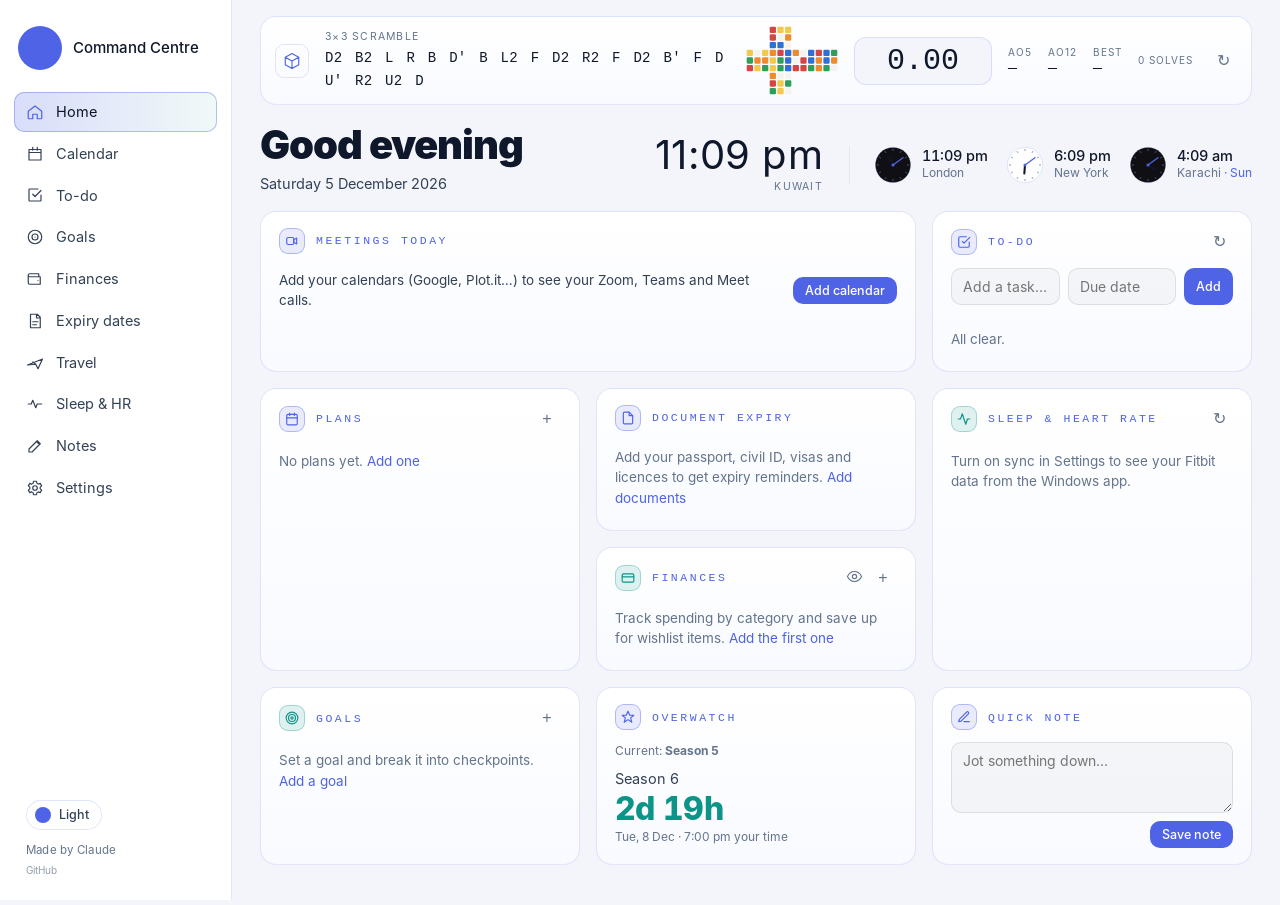
==== commit 1c3a882a: "deploy: c7e810c81170a76b63be8fd0d0ba7ee3ba36549f" ====
--- a/index.html
+++ b/index.html
@@ -4,7 +4,7 @@
   <meta charset="utf-8">
   <meta name="viewport" content="width=device-width, initial-scale=1, viewport-fit=cover">
   <title>Command Centre</title>
-  <meta name="description" content="Imran's personal dashboard">
+  <meta name="description" content="Personal dashboard">
   <meta name="theme-color" content="#060a14" media="(prefers-color-scheme: dark)">
   <meta name="theme-color" content="#f3f5fb" media="(prefers-color-scheme: light)">
   <link rel="icon" href="icons/icon-192.png">
@@ -21,13 +21,13 @@
 <body>
   <aside class="sidebar">
     <div class="brand">
-      <button class="avatar-btn" id="avatar" title="Change profile picture"><span class="initials">IA</span><span class="edit">Change</span></button>
-      <div><b>Command Centre</b><small>Imran M. Ali</small></div>
+      <button class="avatar-btn" id="avatar" title="Change profile picture"><span class="initials"></span><span class="edit">Change</span></button>
+      <div><b>Command Centre</b><small></small></div>
     </div>
     <nav id="nav"></nav>
     <div class="sidebar-foot">
       <button class="theme-toggle" id="themeToggle" title="Switch dark / light"><span class="t-ico"></span><span class="t-label">Dark</span></button>
-      <small class="made">Made for Imran by Claude</small>
+      <small class="made">Made by Claude</small>
       <a class="gh-link" href="https://github.com/01IM/command-centre" target="_blank" rel="noopener">GitHub</a>
     </div>
   </aside>
--- a/styles.css
+++ b/styles.css
@@ -1088,3 +1088,127 @@
 [data-widget=prayer] > header h2::before, [data-widget=health] > header h2::before, [data-widget=goals] > header h2::before, [data-widget=budget] > header h2::before { background: color-mix(in srgb, var(--teal) 13%, transparent); box-shadow: inset 0 0 0 1px color-mix(in srgb, var(--teal) 30%, transparent); }
 #tabs { background: color-mix(in srgb, var(--bg) 86%, transparent); backdrop-filter: blur(14px); -webkit-backdrop-filter: blur(14px); border-top: 1px solid var(--line); }
 .hol-year summary { font-family: var(--sans); font-weight: 700; }
+
+/* =================== iPad / narrow window: compact header =================== */
+/* Greeting and date on the left, Kuwait time on the right of the same row, world clocks in one even strip below — no empty gaps */
+@media (min-width: 641px) and (max-width: 1250px) {
+  .hero { display: grid; grid-template-columns: minmax(0, 1fr) auto; grid-template-areas: "greet clock" "world world"; align-items: end; column-gap: 20px; row-gap: 16px; margin: 2px 0 20px; }
+  .hero > div:not(.clocks) { grid-area: greet; min-width: 0; }
+  .hero .clocks { display: contents; }
+  .hero .clock-main { grid-area: clock; align-items: flex-end; }
+  .hero .clock { font-size: 46px; }
+  .hero h1 { font-size: clamp(28px, 3.4vw, 36px); white-space: nowrap; }
+  .hero .world { grid-area: world; display: grid; grid-template-columns: repeat(3, minmax(0, 1fr)); gap: 10px; padding: 0; border: 0; width: 100%; }
+  .hero .world li { justify-content: flex-start; gap: 10px; padding: 10px 14px; background: var(--card-bg); border: 1px solid var(--frame); border-radius: 12px; backdrop-filter: blur(10px); -webkit-backdrop-filter: blur(10px); }
+  .hero .world .mini-clock { width: 34px; height: 34px; flex: none; }
+}
+
+/* =================== Performance: keep the graphics card quiet =================== */
+/* The backdrop is painted once on a fixed layer instead of being repainted behind every card */
+body { background: var(--bg); background-attachment: scroll; }
+body::before { content: ''; position: fixed; inset: 0; z-index: -1; pointer-events: none;
+  background:
+    radial-gradient(900px 520px at 12% -10%, var(--glow-a), transparent 62%),
+    radial-gradient(900px 600px at 95% 70%, var(--glow-b), transparent 60%),
+    linear-gradient(var(--grid-line) 1px, transparent 1px) 0 0 / 40px 40px,
+    linear-gradient(90deg, var(--grid-line) 1px, transparent 1px) 0 0 / 40px 40px; }
+/* No live blur behind cards and the sidebar (they are almost opaque, so it looks the same) */
+:root { --card-bg: linear-gradient(180deg, rgba(19,28,53,.94), rgba(10,16,32,.94)); --side-bg: rgba(6,10,20,.92); }
+:root[data-theme=light] { --card-bg: linear-gradient(180deg, #fff, #f8faff); --side-bg: rgba(255,255,255,.94); }
+@media (prefers-color-scheme: light) { :root:not([data-theme=dark]) { --card-bg: linear-gradient(180deg, #fff, #f8faff); --side-bg: rgba(255,255,255,.94); } }
+.card, .cube-bar, .sidebar, .hero .world li { backdrop-filter: none !important; -webkit-backdrop-filter: none !important; }
+/* The footer text no longer shimmers forever */
+.made { animation: none; background-position: 50% 0; }
+/* Window hidden or in the tray: pause every animation */
+.idle *, .idle *::before, .idle *::after { animation-play-state: paused !important; }
+
+/* =================== Light on the graphics card  =================== */
+/* No soft shadows */
+.card, .cube-bar, .btn, .btn.primary, .cube-timer, .avatar-btn, .layout-bar, .hero .world li, .chip-ev, .cal-cell, #nav a.active, .tabs, #tabs { box-shadow: none !important; }
+#nav a.active { box-shadow: inset 0 0 0 1px var(--frame-hover) !important; }
+.card:hover { transform: none !important; }
+/* Weather pictures stay, but nothing spins, drifts or flashes */
+.wx-rays, .wx-sun circle, .wx-cloud, .wx-rain line, .wx-snow circle, .wx-bolt, .wx-fog line, .wx-moonicon, [class^="wx-"], [class*=" wx-"] { animation: none !important; }
+/* Solid colours instead of gradient text */
+.hero h1 { background: none !important; -webkit-text-fill-color: currentColor !important; color: var(--title) !important; }
+.stats strong, .ow-next strong, .prayer-next strong { background: none !important; -webkit-text-fill-color: currentColor !important; color: var(--teal) !important; }
+.bar i, .progress i { background: var(--brand) !important; }
+.avatar-btn:not(.has-photo) { background: var(--brand) !important; }
+/* Plain background: no grid, no glow */
+body::before { display: none !important; }
+body { background: var(--bg) !important; }
+.made { background: none !important; -webkit-text-fill-color: currentColor !important; color: var(--text-3) !important; }
+/* To-do: repeat drop-down (shown while adding a task) */
+.quick-add .repeat-opt { gap: 6px; }
+.quick-add .repeat-opt > span { color: var(--accent); font-size: 13px; }
+.quick-add .repeat-opt select { width: auto; flex: none; height: 28px; min-height: 0; padding: 0 26px 0 10px; font-size: 12px; border-radius: 8px; background-color: var(--field-bg); border: 1px solid var(--chip-line); color: var(--text-2); }
+.quick-add:has(.repeat-opt option[value=""]:not(:checked)) .repeat-opt { max-height: 34px; opacity: 1; margin-top: 0; pointer-events: auto; }
+.quick-add:focus-within .repeat-opt, .quick-add:has(input[name=title]:not(:placeholder-shown)) .repeat-opt { max-height: 34px; }
+/* Meetings you added yourself can be tapped to edit */
+[data-edit-meeting] { cursor: pointer; }
+.events li.manual:hover b, .events .what[data-edit-meeting]:hover b { color: var(--accent); }
+/* Flights page */
+.fl-grid { display: grid; grid-template-columns: repeat(3, minmax(0, 1fr)); gap: 18px; margin-top: 18px; }
+.fl-grid > .card { margin: 0 !important; }
+@media (max-width: 1100px) { .fl-grid { grid-template-columns: repeat(2, minmax(0, 1fr)); } }
+@media (max-width: 640px) { .fl-grid { grid-template-columns: 1fr; } }
+.fl-log { margin-top: 18px; }
+.fl-year { border-top: 1px solid var(--line-soft); }
+.fl-year:first-of-type { border-top: 0; }
+.fl-year summary { cursor: pointer; list-style: none; display: flex; align-items: baseline; gap: 12px; padding: 13px 2px; font-weight: 700; font-size: 17px; user-select: none; }
+.fl-year summary::-webkit-details-marker { display: none; }
+.fl-year summary::before { content: '›'; color: var(--text-3); display: inline-block; transition: transform .2s var(--ease); }
+.fl-year[open] summary::before { transform: rotate(90deg); }
+.fl-year summary small { font-weight: 400; font-size: 12.5px; color: var(--text-3); }
+.table.flights { table-layout: fixed; margin-bottom: 12px; }
+.table.flights th:nth-child(1) { width: 78px; } .table.flights th:nth-child(2) { width: 84px; } .table.flights th:nth-child(6) { width: 78px; }
+.table.flights th:nth-child(3) { width: 26%; }
+.table.flights td { vertical-align: top; }
+.table.flights td.d, .table.flights td.num, .table.flights td.t { font-variant-numeric: tabular-nums; white-space: nowrap; color: var(--text-2); }
+.longest small { display: block; color: var(--text-3); margin-top: 3px; }
+.icon-btn.add-round { width: 36px; height: 36px; border-radius: 10px; border: 1px solid var(--chip-line); background: var(--field-bg); font-size: 20px; line-height: 1; color: var(--text); }
+.icon-btn.add-round:hover { border-color: var(--accent); color: var(--accent); }
+@media (max-width: 640px) {
+  .table.flights { table-layout: auto; }
+  .table.flights th:nth-child(4), .table.flights td:nth-child(4), .table.flights th:nth-child(5), .table.flights td:nth-child(5), .table.flights th:nth-child(2), .table.flights td:nth-child(2) { display: none; }
+}
+/* Trips table */
+.table.trips { table-layout: fixed; margin-bottom: 12px; }
+.table.trips th:nth-child(1) { width: 150px; } .table.trips th:nth-child(2) { width: 22%; } .table.trips th:nth-child(3) { width: 110px; } .table.trips th:nth-child(5) { width: 64px; text-align: right; }
+.table.trips td { vertical-align: top; }
+.table.trips td.d { white-space: nowrap; color: var(--text-2); font-variant-numeric: tabular-nums; }
+.table.trips td.t { text-align: right; color: var(--text-2); font-variant-numeric: tabular-nums; }
+.table.trips td.cities { color: var(--text-2); }
+.table.trips tr { cursor: pointer; }
+.pill.reason { display: inline-block; padding: 2px 9px; font-size: 11.5px; border-radius: 999px; border: 1px solid var(--chip-line); background: var(--chip-bg); color: var(--text-2); }
+.pill.r-leisure { color: #7c93ff; border-color: rgba(124,147,255,.35); background: rgba(124,147,255,.10); }
+.pill.r-studies { color: #2dd4bf; border-color: rgba(45,212,191,.35); background: rgba(45,212,191,.10); }
+.pill.r-home { color: #fbbf24; border-color: rgba(251,191,36,.35); background: rgba(251,191,36,.10); }
+.pill.r-umrah { color: #34d399; border-color: rgba(52,211,153,.35); background: rgba(52,211,153,.10); }
+.pill.r-transit { color: var(--text-3); }
+@media (max-width: 640px) {
+  .table.trips { table-layout: auto; }
+  .table.trips th:nth-child(4), .table.trips td:nth-child(4) { display: none; }
+  .table.trips th:nth-child(1) { width: auto; }
+}
+.table.trips th:nth-child(1) { width: 200px; }
+/* Trips: tap a city, reason or country to see every trip to it */
+.table.trips .city-chips { display: flex; flex-wrap: wrap; gap: 5px; }
+.table.trips button.city { all: unset; cursor: pointer; padding: 2px 9px; font-size: 12px; border-radius: 999px; border: 1px solid var(--chip-line); background: var(--chip-bg); color: var(--text-2); transition: border-color .15s, color .15s; }
+.table.trips button.city:hover, .table.trips button.city.on { border-color: var(--accent); color: var(--accent); }
+.table.trips button.pill.reason { cursor: pointer; font: inherit; font-size: 11.5px; }
+.table.trips button.pill.reason:hover { filter: brightness(1.25); }
+.country-link { all: unset; cursor: pointer; font-weight: 600; color: var(--text); }
+.country-link:hover { color: var(--accent); }
+.rank li.pick { cursor: pointer; border-radius: 8px; margin: 0 -8px; padding-left: 8px; padding-right: 8px; transition: background .15s; }
+.rank li.pick:hover { background: var(--accent-soft); }
+.rank li.pick.on { background: var(--accent-soft); box-shadow: inset 0 0 0 1px var(--frame-hover); }
+.trip-filter { display: flex; align-items: center; gap: 10px; flex-wrap: wrap; margin: 4px 0 10px; padding: 10px 14px; border-radius: 12px; border: 1px solid var(--frame-hover); background: var(--accent-soft); scroll-margin-top: 90px; }
+.trip-filter span { font-size: 11px; letter-spacing: .12em; text-transform: uppercase; color: var(--text-3); }
+.trip-filter b { font-size: 16px; }
+.trip-filter em { font-style: normal; color: var(--text-2); font-size: 13px; flex: 1; }
+.trip-filter .icon-btn { opacity: 1 !important; border: 1px solid var(--chip-line); border-radius: 8px; width: 28px; height: 28px; }
+/* every city chip looks the same */
+.table.trips button.city, .table.trips button.city.on { color: #9fb4ff; border-color: rgba(124,147,255,.35); background: rgba(124,147,255,.10); }
+:root[data-theme=light] .table.trips button.city, :root[data-theme=light] .table.trips button.city.on { color: var(--accent); }
+.table.trips button.city:hover { border-color: var(--accent); }
